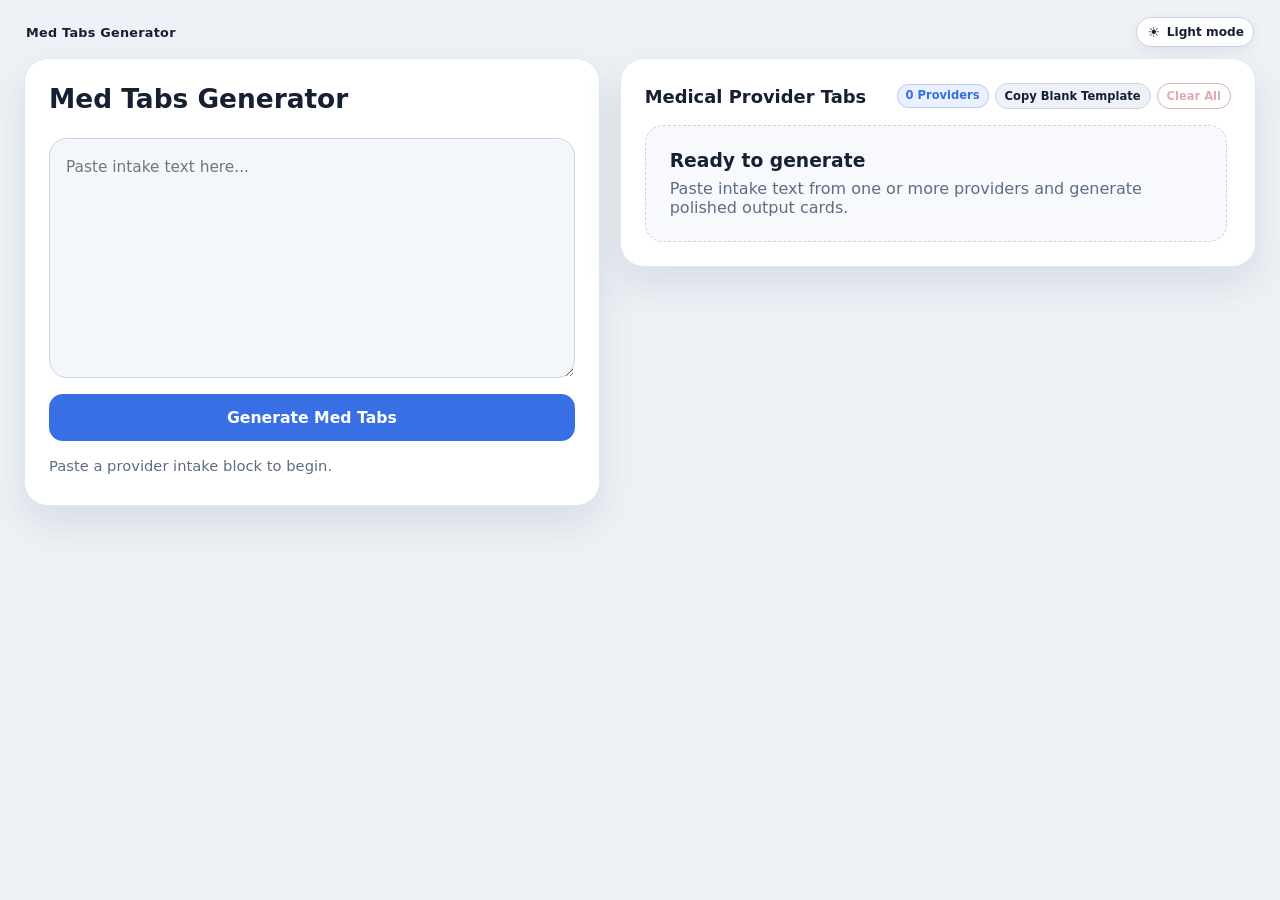
==== index.html @ 94cf275f "added favicon to index.html for browser tab display" ====
<!DOCTYPE html>
<html lang="en">
  <head>
    <meta charset="UTF-8" />
    <meta name="viewport" content="width=device-width, initial-scale=1.0" />
    <link rel="icon" type="image/png" href="assets/icons/favicon.png" />
    <link rel="apple-touch-icon" href="assets/icons/favicon.png" />
    <title>Med Tabs Generator</title>
    <link rel="stylesheet" href="styles.css" />
    <script src="script.js" defer></script>
  </head>
  <body>
    <div class="app-shell">
      <header class="app-header">
        <span class="app-brand">Med Tabs Generator</span>
        <button id="themeToggle" class="theme-toggle" type="button" aria-label="Switch to dark mode" aria-pressed="false">
          <span class="theme-icon theme-icon-sun" aria-hidden="true">☀</span>
          <span class="theme-icon theme-icon-moon" aria-hidden="true">☾</span>
          <span id="themeLabel">Light mode</span>
        </button>
      </header>

      <section class="panel input-panel" aria-labelledby="generator-title">
        <div class="panel-heading">
          <h1 id="generator-title">Med Tabs Generator</h1>
          </p>
        </div>

        <label class="sr-only" for="inputText">Raw intake text</label>
        <textarea id="inputText" placeholder="Paste intake text here..."></textarea>

        <div class="input-actions">
          <button id="generateBtn" class="primary-btn" type="button">Generate Med Tabs</button>
        </div>

        <div id="statusMessage" class="status-message" role="status" aria-live="polite"></div>
      </section>

      <section class="panel output-panel" aria-labelledby="results-title">
        <div class="output-header">
          <div class="output-title">
            <h2 id="results-title">Medical Provider Tabs</h2>
          </div>
          <div class="output-header-actions">
            <div id="validationCounters" class="validation-counters" aria-label="Provider validation summary" aria-live="polite">
              <span id="resultCount" class="counter-pill counter-pill-providers" data-counter-status="all">0 Providers</span>
              <span id="greenCount" class="counter-pill counter-pill-complete" data-counter-status="complete" hidden></span>
              <span id="yellowCount" class="counter-pill counter-pill-warning" data-counter-status="warning" hidden></span>
              <span id="redCount" class="counter-pill counter-pill-critical" data-counter-status="critical" hidden></span>
            </div>
            <button id="copyBlankTemplateBtn" class="blank-template-btn" type="button">Copy Blank Template</button>
            <button id="clearAllBtn" class="clear-btn" type="button" disabled>Clear All</button>
          </div>
        </div>

        <div id="resultsContainer" class="results-stack">
          <div class="empty-state">
            <h3>Ready to generate</h3>
            <p>Paste intake text from one or more providers and generate polished output cards on the right.</p>
          </div>
        </div>
      </section>
    </div>

    <div id="toastContainer" class="toast-container" aria-live="polite" aria-atomic="true"></div>

  </body>
</html>
---- styles.css ----
:root {
  color-scheme: light;
  font-family: Inter, ui-sans-serif, system-ui, -apple-system, BlinkMacSystemFont, "Segoe UI", sans-serif;
  --page-bg: #eef2f7;
  --panel: #ffffff;
  --panel-alt: #f7f9fc;
  --surface-inset: #f3f6fa;
  --line: #cbd5e1;
  --line-subtle: #e2e8f0;
  --text: #152033;
  --text-soft: #5e6d82;
  --output-text: #243147;
  --accent: #386fe5;
  --accent-strong: #275ac7;
  --accent-soft: rgba(56, 111, 229, 0.1);
  --accent-line: rgba(56, 111, 229, 0.28);
  --focus-ring: rgba(56, 111, 229, 0.42);
  --muted-button: #edf2f8;
  --muted-button-hover: #e2eaf5;
  --success-text: #167449;
  --error-text: #b42332;
  --critical: #c73545;
  --critical-bg: #fff4f5;
  --critical-badge: #fde3e6;
  --warning: #9a6700;
  --warning-bg: #fff9e8;
  --warning-badge: #ffedb5;
  --complete: #237a50;
  --complete-badge: #dff4e9;
  --copied-bg: #f0faf5;
  --copied-line: rgba(35, 122, 80, 0.55);
  --shadow: 0 18px 40px rgba(49, 63, 84, 0.12);
}

:root[data-theme="dark"] {
  color-scheme: dark;
  --page-bg: #0b0f17;
  --panel: #121826;
  --panel-alt: #171f2f;
  --surface-inset: #090d14;
  --line: #2a3348;
  --line-subtle: rgba(255, 255, 255, 0.06);
  --text: #f5f7fb;
  --text-soft: #9bacc4;
  --output-text: #e8eefc;
  --accent: #6f9aff;
  --accent-strong: #82a8ff;
  --accent-soft: rgba(91, 140, 255, 0.12);
  --accent-line: rgba(91, 140, 255, 0.28);
  --focus-ring: rgba(111, 154, 255, 0.5);
  --muted-button: rgba(255, 255, 255, 0.07);
  --muted-button-hover: rgba(91, 140, 255, 0.17);
  --success-text: #a8f1cb;
  --error-text: #ffb3b3;
  --critical: #ff7d8b;
  --critical-bg: #25171d;
  --critical-badge: #48232c;
  --warning: #ffd166;
  --warning-bg: #262216;
  --warning-badge: #463a18;
  --complete: #72d7a4;
  --complete-badge: #173b2b;
  --copied-bg: #14261f;
  --copied-line: rgba(114, 215, 164, 0.58);
  --shadow: 0 18px 40px rgba(0, 0, 0, 0.22);
}

* {
  box-sizing: border-box;
}

body {
  margin: 0;
  min-height: 100vh;
  background: var(--page-bg);
  color: var(--text-soft);
  display: flex;
  align-items: flex-start;
  justify-content: center;
  padding: 16px 24px 20px;
  transition: background-color 180ms ease, color 180ms ease;
}

button,
textarea {
  font: inherit;
}

button {
  cursor: pointer;
  border: none;
  transition: transform 160ms ease, background-color 160ms ease, border-color 160ms ease, opacity 160ms ease;
}

button:hover {
  transform: translateY(-1px);
}

button:focus-visible,
textarea:focus-visible {
  outline: 2px solid var(--focus-ring);
  outline-offset: 2px;
}

.app-shell {
  width: min(1360px, 100%);
  display: grid;
  grid-template-columns: minmax(320px, 0.95fr) minmax(420px, 1.05fr);
  grid-template-rows: auto auto;
  column-gap: 20px;
  row-gap: 10px;
  height: auto;
  min-height: 0;
  align-items: start;
}

.app-header {
  grid-column: 1 / -1;
  display: flex;
  align-items: center;
  justify-content: space-between;
  gap: 16px;
  min-height: 32px;
  padding: 0 2px;
}

.app-brand {
  color: var(--text);
  font-size: 0.8rem;
  font-weight: 750;
  letter-spacing: 0.02em;
}

.theme-toggle {
  display: inline-flex;
  align-items: center;
  gap: 5px;
  min-height: 30px;
  padding: 4px 9px;
  border: 1px solid var(--line);
  border-radius: 999px;
  background: var(--panel);
  color: var(--text);
  box-shadow: 0 4px 14px rgba(15, 23, 42, 0.06);
  font-size: 0.76rem;
  font-weight: 650;
}

.theme-toggle:hover {
  background: var(--panel-alt);
}

.theme-icon {
  display: none;
  width: 1rem;
  text-align: center;
  font-size: 0.88rem;
  line-height: 1;
}

:root:not([data-theme="dark"]) .theme-icon-sun,
:root[data-theme="dark"] .theme-icon-moon {
  display: inline-block;
}

.panel {
  background: var(--panel);
  border: 1px solid var(--line-subtle);
  border-radius: 24px;
  box-shadow: var(--shadow);
  padding: 24px;
}

.input-panel {
  display: flex;
  flex-direction: column;
  gap: 16px;
}

.panel-heading {
  display: flex;
  flex-direction: column;
  gap: 8px;
}

.eyebrow {
  margin: 0;
  font-size: 0.78rem;
  font-weight: 700;
  letter-spacing: 0.16em;
  text-transform: uppercase;
  color: var(--accent);
}

h1,
h2,
h3,
p {
  margin: 0;
}

h1 {
  font-size: clamp(1.65rem, 2vw, 2.1rem);
  color: var(--text);
}

h2 {
  font-size: 1.2rem;
  color: var(--text);
}

.panel-copy {
  font-size: 0.96rem;
  line-height: 1.65;
  color: var(--text-soft);
  max-width: 52ch;
}

textarea {
  width: 100%;
  min-height: 240px;
  border: 1px solid var(--line);
  border-radius: 18px;
  padding: 16px;
  font-size: 0.96rem;
  line-height: 1.6;
  resize: vertical;
  background: var(--surface-inset);
  color: var(--text);
}

.input-actions {
  display: flex;
  flex-direction: column;
  gap: 10px;
}

.primary-btn {
  width: 100%;
  padding: 14px 16px;
  border-radius: 14px;
  background: var(--accent);
  color: white;
  font-weight: 700;
  font-size: 0.98rem;
}

.primary-btn:hover {
  background: var(--accent-strong);
}

.primary-btn:disabled {
  opacity: 0.7;
  cursor: wait;
  transform: none;
}

.helper-text {
  font-size: 0.85rem;
  color: var(--text-soft);
}

.status-message {
  min-height: 24px;
  font-size: 0.92rem;
  color: var(--text-soft);
}

.status-message.error {
  color: var(--error-text);
}

.status-message.success {
  color: var(--success-text);
}

.output-panel {
  display: flex;
  flex-direction: column;
  min-height: 0;
}

.output-header {
  display: flex;
  align-items: center;
  justify-content: space-between;
  flex-wrap: nowrap;
  gap: 8px;
  margin-bottom: 16px;
  min-width: 0;
}

.output-title {
  flex: 0 1 auto;
  min-width: 0;
}

.output-title h2 {
  font-size: clamp(0.92rem, 1.4vw, 1.2rem);
  overflow: hidden;
  text-overflow: ellipsis;
  white-space: nowrap;
}

.output-header-actions {
  display: flex;
  align-items: center;
  justify-content: flex-end;
  flex: 0 1 auto;
  gap: 6px;
  min-width: 0;
  overflow-x: auto;
  flex-wrap: nowrap;
  white-space: nowrap;
  scrollbar-width: thin;
}

.validation-counters {
  display: flex;
  align-items: center;
  gap: 5px;
  flex: 0 0 auto;
  flex-wrap: nowrap;
}

.counter-pill {
  display: inline-flex;
  align-items: center;
  padding: 5px 8px;
  border-radius: 999px;
  font-size: 0.72rem;
  font-weight: 700;
  line-height: 1;
  white-space: nowrap;
}

.counter-pill[hidden] {
  display: none;
}

.counter-pill-providers {
  background: var(--accent-soft);
  color: var(--accent);
  border: 1px solid var(--accent-line);
}

.counter-pill-complete {
  background: var(--complete-badge);
  color: var(--complete);
  border: 1px solid var(--complete);
}

.counter-pill-warning {
  background: var(--warning-badge);
  color: var(--warning);
  border: 1px solid var(--warning);
}

.counter-pill-critical {
  background: var(--critical-badge);
  color: var(--critical);
  border: 1px solid var(--critical);
}

.blank-template-btn {
  flex: 0 0 auto;
  padding: 5px 9px;
  border: 1px solid var(--line);
  border-radius: 999px;
  background: var(--muted-button);
  color: var(--text);
  font-size: 0.72rem;
  font-weight: 700;
  white-space: nowrap;
}

.blank-template-btn:hover {
  background: var(--muted-button-hover);
}

.clear-btn {
  flex: 0 0 auto;
  padding: 5px 9px;
  border: 1px solid var(--critical);
  border-radius: 999px;
  background: transparent;
  color: var(--critical);
  font-size: 0.72rem;
  font-weight: 700;
}

.clear-btn:hover:not(:disabled) {
  background: var(--critical-badge);
}

.clear-btn:disabled {
  cursor: default;
  opacity: 0.42;
  transform: none;
}

.results-stack {
  display: flex;
  flex-direction: column;
  flex: 1 1 auto;
  gap: 10px;
  overflow-y: auto;
  padding-right: 4px;
  min-height: 0;
}

.empty-state {
  border: 1px dashed var(--line);
  border-radius: 18px;
  padding: 24px;
  background: var(--panel-alt);
}

.empty-state h3 {
  margin-bottom: 8px;
  color: var(--text);
}

.provider-card {
  border: 1px solid var(--line-subtle);
  border-radius: 12px;
  background: var(--panel-alt);
  padding: 0;
  overflow: hidden;
  transition: border-color 160ms ease, background-color 160ms ease;
}

.provider-card:hover {
  border-color: var(--accent-line);
}

.provider-card.status-critical {
  border-left: 4px solid var(--critical);
  background: var(--critical-bg);
}

.provider-card.status-warning {
  border-left: 4px solid var(--warning);
  background: var(--warning-bg);
}

.provider-card.is-copied {
  background: var(--copied-bg);
  box-shadow: inset 0 0 0 1px var(--copied-line);
}

.provider-card.is-copied:hover {
  box-shadow: inset 0 0 0 2px var(--copied-line);
}

.provider-card.is-copied .provider-name,
.provider-card.is-copied .provider-chevron {
  color: var(--text-soft);
}

.provider-summary {
  display: flex;
  align-items: center;
  gap: 7px;
  min-width: 0;
  padding: 5px 7px 5px 4px;
}

.provider-toggle {
  display: flex;
  align-items: center;
  flex: 1 1 auto;
  gap: 9px;
  min-width: 0;
  padding: 3px 6px;
  border: 0;
  border-radius: 8px;
  background: transparent;
  color: inherit;
  text-align: left;
  user-select: none;
}

.provider-toggle:hover {
  background: var(--accent-soft);
}

.provider-toggle:focus-visible {
  outline: 2px solid var(--focus-ring);
  outline-offset: -2px;
}

.provider-chevron {
  flex: 0 0 auto;
  color: var(--text-soft);
  font-size: 1.1rem;
  line-height: 1;
  transform-origin: center;
  transition: transform 150ms ease;
}

.provider-copied-indicator {
  display: none;
  flex: 0 0 auto;
  align-items: center;
  justify-content: center;
  width: 1.15rem;
  height: 1.15rem;
  border-radius: 999px;
  background: var(--complete-badge);
  color: var(--complete);
  font-size: 0.78rem;
  font-weight: 800;
  line-height: 1;
}

.provider-card.is-copied .provider-copied-indicator {
  display: inline-flex;
}

.provider-toggle[aria-expanded="true"] .provider-chevron {
  transform: rotate(90deg);
}

.provider-name {
  flex: 1 1 auto;
  min-width: 0;
  overflow: hidden;
  color: var(--text);
  font-size: 0.84rem;
  font-weight: 750;
  line-height: 1.25;
  text-overflow: ellipsis;
  white-space: nowrap;
}

.provider-summary .status-badge {
  flex: 0 0 auto;
  margin: 0;
  white-space: nowrap;
}

.row-copy-btn {
  flex: 0 0 auto;
  padding: 5px 9px;
  font-size: 0.72rem;
}

.provider-details {
  padding: 9px 10px 10px 30px;
  border-top: 1px solid var(--line-subtle);
  background: var(--panel-alt);
}

.provider-card.is-copied .provider-details {
  background: var(--copied-bg);
}

.provider-details[hidden] {
  display: none;
}

.provider-details .missing-summary {
  margin: 0 0 8px;
}

.status-badge {
  display: inline-flex;
  align-items: center;
  gap: 5px;
  margin-top: 5px;
  padding: 3px 7px;
  border-radius: 999px;
  font-size: 0.68rem;
  font-weight: 750;
  line-height: 1.2;
}

.status-badge-critical {
  background: var(--critical-badge);
  color: var(--critical);
}

.status-badge-warning {
  background: var(--warning-badge);
  color: var(--warning);
}

.status-badge-complete {
  background: var(--complete-badge);
  color: var(--complete);
}

.missing-summary {
  margin: -2px 0 8px;
  color: var(--text-soft);
  font-size: 0.74rem;
  font-weight: 600;
  line-height: 1.35;
}

.status-critical .missing-summary {
  color: var(--critical);
}

.status-warning .missing-summary {
  color: var(--warning);
}

.ghost-btn {
  padding: 6px 11px;
  border-radius: 999px;
  color: var(--text);
  background: var(--muted-button);
  border: 1px solid var(--line);
  font-size: 0.8rem;
  font-weight: 650;
}

.ghost-btn:hover {
  background: var(--muted-button-hover);
}

.medtab-output {
  font-family: "SFMono-Regular", ui-monospace, Menlo, Consolas, "Liberation Mono", monospace;
  white-space: pre-wrap;
  word-break: break-word;
  line-height: 1.38;
  margin: 0;
  max-height: none;
  overflow: auto;
  padding: 9px 10px;
  border-radius: 10px;
  background: var(--surface-inset);
  color: var(--output-text);
  border: 1px solid var(--line-subtle);
  font-size: 0.78rem;
  scrollbar-gutter: stable;
}

.spinner {
  width: 16px;
  height: 16px;
  border-radius: 50%;
  border: 2px solid rgba(255, 255, 255, 0.28);
  border-top-color: white;
  display: inline-block;
  margin-right: 8px;
  animation: spin 700ms linear infinite;
  vertical-align: middle;
}

@keyframes spin {
  to {
    transform: rotate(360deg);
  }
}

.sr-only {
  position: absolute;
  width: 1px;
  height: 1px;
  padding: 0;
  margin: -1px;
  overflow: hidden;
  clip: rect(0, 0, 0, 0);
  white-space: nowrap;
  border: 0;
}

@media (max-width: 980px) {
  body {
    padding: 16px;
  }

  .app-shell {
    grid-template-columns: 1fr;
    grid-template-rows: auto;
    height: auto;
    min-height: auto;
    row-gap: 16px;
  }

}

.toast-container {
  position: fixed;
  right: 18px;
  bottom: 18px;
  z-index: 1000;
  display: flex;
  flex-direction: column;
  align-items: flex-end;
  gap: 8px;
  max-width: min(360px, calc(100vw - 32px));
  pointer-events: none;
}

.toast {
  width: fit-content;
  max-width: 100%;
  padding: 10px 13px;
  border: 1px solid var(--line);
  border-left-width: 4px;
  border-radius: 10px;
  background: var(--panel);
  color: var(--text);
  box-shadow: var(--shadow);
  font-size: 0.82rem;
  font-weight: 650;
  line-height: 1.3;
  animation: toast-in 180ms ease-out both;
}

.toast-success {
  border-left-color: var(--complete);
}

.toast-warning {
  border-left-color: var(--warning);
  background: var(--warning-bg);
}

.toast-error {
  border-left-color: var(--critical);
  background: var(--critical-bg);
}

.toast.is-leaving {
  animation: toast-out 160ms ease-in both;
}

@keyframes toast-in {
  from {
    opacity: 0;
    transform: translateY(8px) scale(0.98);
  }
}

@keyframes toast-out {
  to {
    opacity: 0;
    transform: translateY(6px) scale(0.98);
  }
}

@media (max-width: 640px) {
  .panel {
    padding: 18px;
  }

  .output-header {
    gap: 4px;
  }

  .output-title h2 {
    font-size: 0.82rem;
  }

  .output-header-actions,
  .validation-counters {
    gap: 4px;
  }

  .counter-pill,
  .blank-template-btn,
  .clear-btn {
    padding: 4px 6px;
    font-size: 0.65rem;
  }

  .ghost-btn {
    white-space: nowrap;
  }

  .provider-summary {
    gap: 4px;
    padding: 4px;
  }

  .provider-toggle {
    gap: 6px;
    padding-inline: 4px;
  }

  .provider-name {
    font-size: 0.78rem;
  }

  .provider-details {
    padding-left: 24px;
  }

  .toast-container {
    right: 12px;
    bottom: 12px;
  }
}
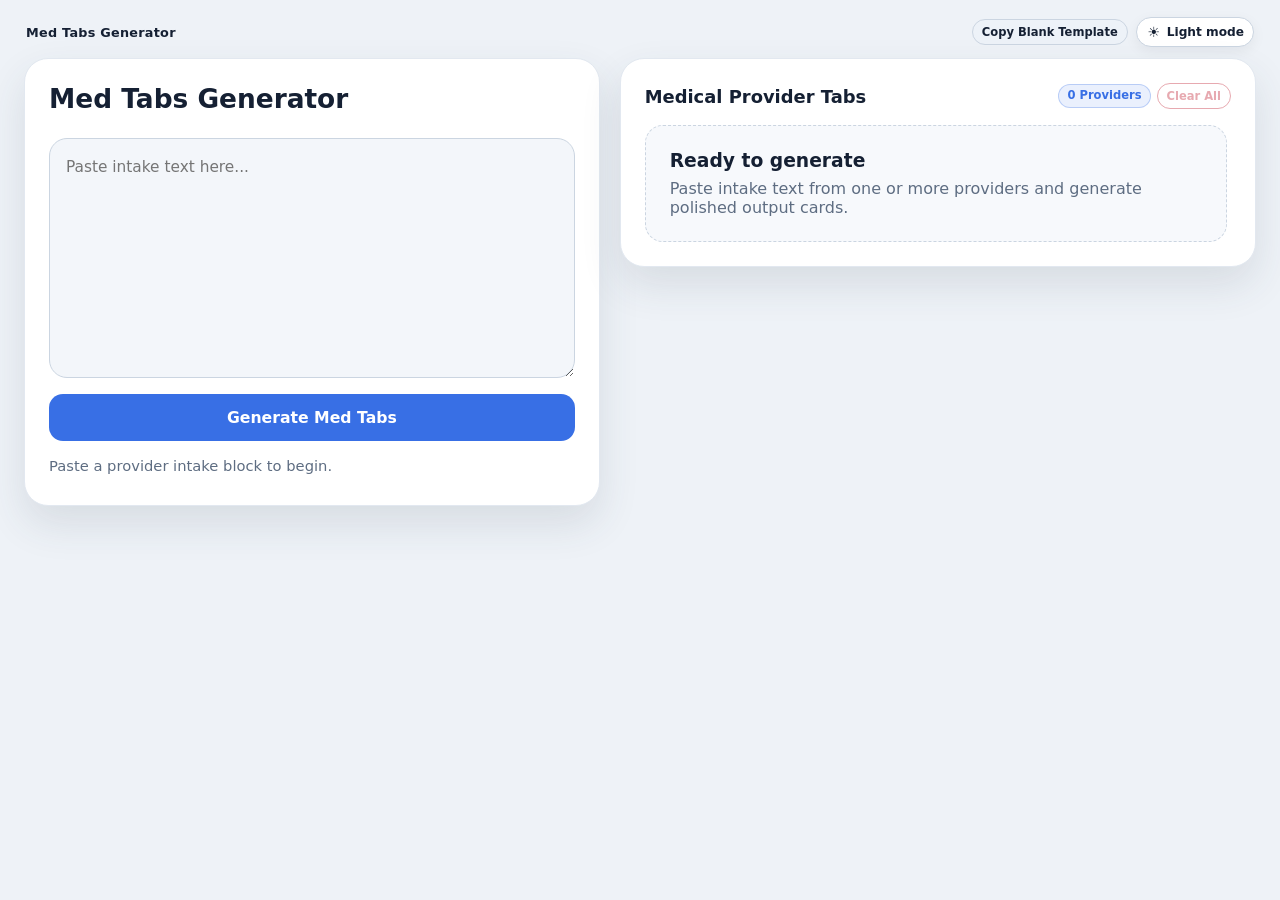
==== commit 6593c833: "fixed purple color coding, moved empty template button" ====
--- a/index.html
+++ b/index.html
@@ -7,17 +7,21 @@
     <link rel="apple-touch-icon" href="assets/icons/favicon.png" />
     <title>Med Tabs Generator</title>
     <link rel="stylesheet" href="styles.css" />
+    <script src="med-tab-parser.js"></script>
     <script src="script.js" defer></script>
   </head>
   <body>
     <div class="app-shell">
       <header class="app-header">
         <span class="app-brand">Med Tabs Generator</span>
-        <button id="themeToggle" class="theme-toggle" type="button" aria-label="Switch to dark mode" aria-pressed="false">
+        <div class="app-header-actions">
+          <button id="copyBlankTemplateBtn" class="blank-template-btn" type="button">Copy Blank Template</button>
+          <button id="themeToggle" class="theme-toggle" type="button" aria-label="Switch to dark mode" aria-pressed="false">
           <span class="theme-icon theme-icon-sun" aria-hidden="true">☀</span>
           <span class="theme-icon theme-icon-moon" aria-hidden="true">☾</span>
           <span id="themeLabel">Light mode</span>
-        </button>
+          </button>
+        </div>
       </header>
 
       <section class="panel input-panel" aria-labelledby="generator-title">
@@ -48,7 +52,6 @@
               <span id="yellowCount" class="counter-pill counter-pill-warning" data-counter-status="warning" hidden></span>
               <span id="redCount" class="counter-pill counter-pill-critical" data-counter-status="critical" hidden></span>
             </div>
-            <button id="copyBlankTemplateBtn" class="blank-template-btn" type="button">Copy Blank Template</button>
             <button id="clearAllBtn" class="clear-btn" type="button" disabled>Clear All</button>
           </div>
         </div>
--- a/styles.css
+++ b/styles.css
@@ -27,6 +27,9 @@
   --warning-badge: #ffedb5;
   --complete: #237a50;
   --complete-badge: #dff4e9;
+  --out-of-state: #7138b5;
+  --out-of-state-bg: #f8f2ff;
+  --out-of-state-badge: #eadcff;
   --copied-bg: #f0faf5;
   --copied-line: rgba(35, 122, 80, 0.55);
   --shadow: 0 18px 40px rgba(49, 63, 84, 0.12);
@@ -60,6 +63,9 @@
   --warning-badge: #463a18;
   --complete: #72d7a4;
   --complete-badge: #173b2b;
+  --out-of-state: #c69aff;
+  --out-of-state-bg: #24182f;
+  --out-of-state-badge: #43275c;
   --copied-bg: #14261f;
   --copied-line: rgba(114, 215, 164, 0.58);
   --shadow: 0 18px 40px rgba(0, 0, 0, 0.22);
@@ -119,9 +125,18 @@
   display: flex;
   align-items: center;
   justify-content: space-between;
+  flex-wrap: wrap;
   gap: 16px;
   min-height: 32px;
   padding: 0 2px;
+}
+
+.app-header-actions {
+  display: flex;
+  align-items: center;
+  justify-content: flex-end;
+  gap: 8px;
+  margin-left: auto;
 }
 
 .app-brand {
@@ -444,6 +459,11 @@
   background: var(--warning-bg);
 }
 
+.provider-card.status-out-of-state {
+  border-left: 4px solid var(--out-of-state);
+  background: var(--out-of-state-bg);
+}
+
 .provider-card.is-copied {
   background: var(--copied-bg);
   box-shadow: inset 0 0 0 1px var(--copied-line);
@@ -591,6 +611,11 @@
   color: var(--complete);
 }
 
+.status-badge-out-of-state {
+  background: var(--out-of-state-badge);
+  color: var(--out-of-state);
+}
+
 .missing-summary {
   margin: -2px 0 8px;
   color: var(--text-soft);
@@ -605,6 +630,10 @@
 
 .status-warning .missing-summary {
   color: var(--warning);
+}
+
+.status-out-of-state .missing-summary {
+  color: var(--out-of-state);
 }
 
 .ghost-btn {
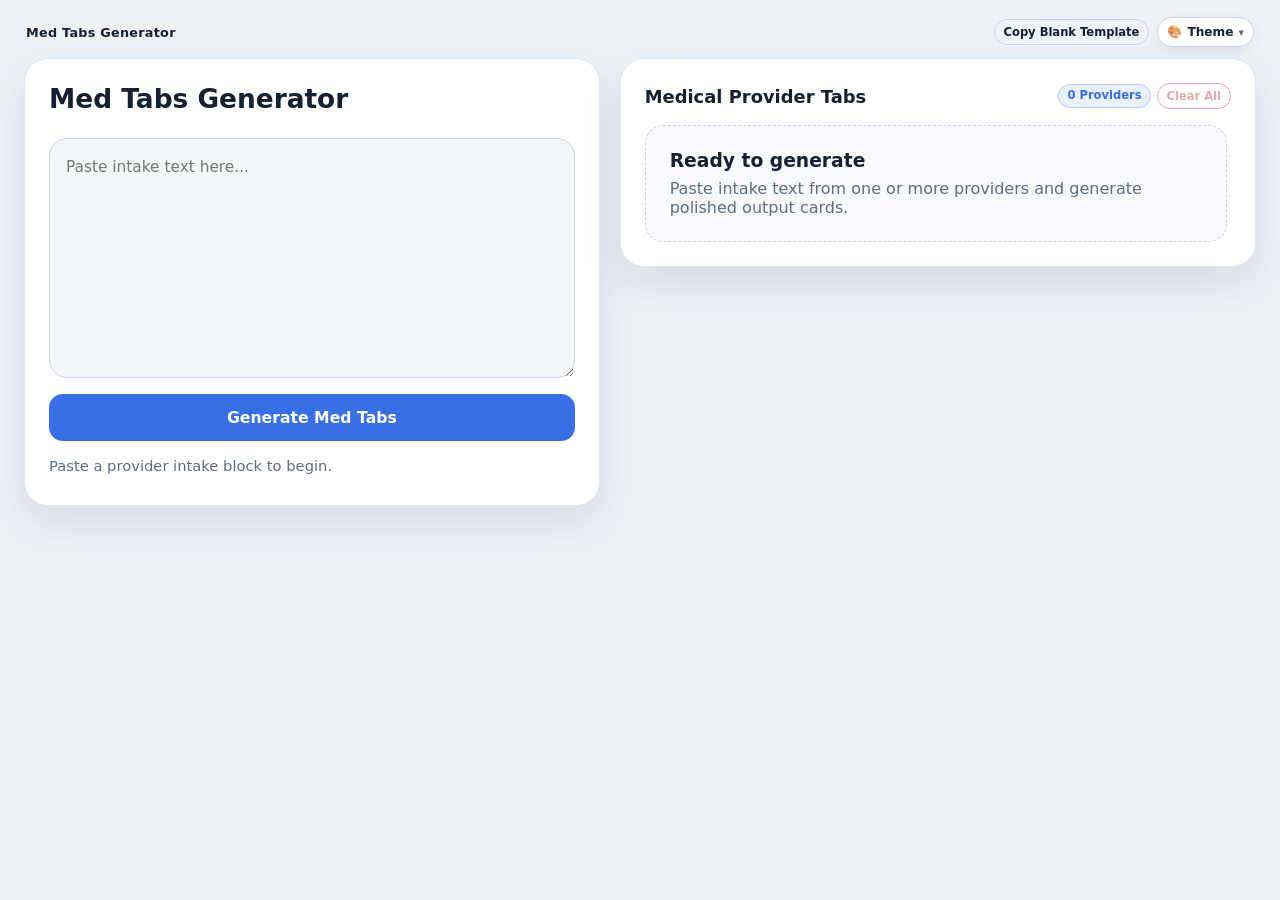
==== commit 572cd716: "added duplicate checking and new color themes" ====
--- a/index.html
+++ b/index.html
@@ -1,5 +1,5 @@
 <!DOCTYPE html>
-<html lang="en">
+<html lang="en" data-theme="light">
   <head>
     <meta charset="UTF-8" />
     <meta name="viewport" content="width=device-width, initial-scale=1.0" />
@@ -16,11 +16,18 @@
         <span class="app-brand">Med Tabs Generator</span>
         <div class="app-header-actions">
           <button id="copyBlankTemplateBtn" class="blank-template-btn" type="button">Copy Blank Template</button>
-          <button id="themeToggle" class="theme-toggle" type="button" aria-label="Switch to dark mode" aria-pressed="false">
-          <span class="theme-icon theme-icon-sun" aria-hidden="true">☀</span>
-          <span class="theme-icon theme-icon-moon" aria-hidden="true">☾</span>
-          <span id="themeLabel">Light mode</span>
-          </button>
+          <div class="theme-picker">
+            <button id="themeToggle" class="theme-toggle" type="button" aria-haspopup="menu" aria-expanded="false" aria-controls="themeMenu">
+              <span aria-hidden="true">🎨</span><span id="themeLabel">Theme</span><span class="theme-menu-chevron" aria-hidden="true">▾</span>
+            </button>
+            <div id="themeMenu" class="theme-menu" role="menu" aria-label="Choose theme" hidden>
+              <button class="theme-option" type="button" role="menuitemradio" aria-checked="false" data-theme-option="light"><span aria-hidden="true">☀️</span><span>Light</span><span class="theme-check" aria-hidden="true">✓</span></button>
+              <button class="theme-option" type="button" role="menuitemradio" aria-checked="false" data-theme-option="dark"><span aria-hidden="true">🌙</span><span>Dark</span><span class="theme-check" aria-hidden="true">✓</span></button>
+              <button class="theme-option" type="button" role="menuitemradio" aria-checked="false" data-theme-option="sepia"><span aria-hidden="true">📜</span><span>Sepia</span><span class="theme-check" aria-hidden="true">✓</span></button>
+              <button class="theme-option" type="button" role="menuitemradio" aria-checked="false" data-theme-option="forest"><span aria-hidden="true">🌲</span><span>Forest</span><span class="theme-check" aria-hidden="true">✓</span></button>
+              <button class="theme-option" type="button" role="menuitemradio" aria-checked="false" data-theme-option="blossom"><span aria-hidden="true">🌸</span><span>Blossom</span><span class="theme-check" aria-hidden="true">✓</span></button>
+            </div>
+          </div>
         </div>
       </header>
 
@@ -51,6 +58,7 @@
               <span id="greenCount" class="counter-pill counter-pill-complete" data-counter-status="complete" hidden></span>
               <span id="yellowCount" class="counter-pill counter-pill-warning" data-counter-status="warning" hidden></span>
               <span id="redCount" class="counter-pill counter-pill-critical" data-counter-status="critical" hidden></span>
+              <span id="duplicateCount" class="counter-pill counter-pill-duplicate" data-counter-status="duplicate" hidden></span>
             </div>
             <button id="clearAllBtn" class="clear-btn" type="button" disabled>Clear All</button>
           </div>
--- a/styles.css
+++ b/styles.css
@@ -71,6 +71,81 @@
   --shadow: 0 18px 40px rgba(0, 0, 0, 0.22);
 }
 
+:root[data-theme="sepia"] {
+  color-scheme: light;
+  --page-bg: #F4EEDF;
+  --panel-bg: #FFF8EB;
+  --surface-bg: #F8EEDC;
+  --text: #3B2F24;
+  --text-muted: #735F4B;
+  --accent: #9A6C35;
+  --accent-soft: #EAD8BD;
+  --border: #D8C4A7;
+  --panel: var(--panel-bg);
+  --panel-alt: var(--surface-bg);
+  --surface-inset: #F1E3CE;
+  --line: var(--border);
+  --line-subtle: #E5D5BC;
+  --text-soft: var(--text-muted);
+  --output-text: #4A392B;
+  --accent-strong: #7E5528;
+  --accent-line: #C8A77E;
+  --focus-ring: rgba(154, 108, 53, 0.46);
+  --muted-button: #F0E2CD;
+  --muted-button-hover: #E6D2B5;
+  --shadow: 0 18px 40px rgba(90, 65, 38, 0.13);
+}
+
+:root[data-theme="forest"] {
+  color-scheme: light;
+  --page-bg: #EDF4EF;
+  --panel-bg: #FFFFFF;
+  --surface-bg: #F4F8F5;
+  --text: #183326;
+  --text-muted: #5B7465;
+  --accent: #3F7D58;
+  --accent-soft: #DDECE2;
+  --border: #C8DDD0;
+  --panel: var(--panel-bg);
+  --panel-alt: var(--surface-bg);
+  --surface-inset: #EAF2EC;
+  --line: var(--border);
+  --line-subtle: #DCE9E0;
+  --text-soft: var(--text-muted);
+  --output-text: #244535;
+  --accent-strong: #326747;
+  --accent-line: #9EC2AA;
+  --focus-ring: rgba(63, 125, 88, 0.46);
+  --muted-button: #E6F0E9;
+  --muted-button-hover: #D7E8DC;
+  --shadow: 0 18px 40px rgba(42, 82, 58, 0.12);
+}
+
+:root[data-theme="blossom"] {
+  color-scheme: light;
+  --page-bg: #FDF4F8;
+  --panel-bg: #FFFFFF;
+  --surface-bg: #FAF1FB;
+  --text: #342238;
+  --text-muted: #7A637D;
+  --accent: #B65FCF;
+  --accent-soft: #F0DDF4;
+  --border: #EBCBEF;
+  --panel: var(--panel-bg);
+  --panel-alt: var(--surface-bg);
+  --surface-inset: #F7EAF8;
+  --line: var(--border);
+  --line-subtle: #F1DDF3;
+  --text-soft: var(--text-muted);
+  --output-text: #49304E;
+  --accent-strong: #9849B0;
+  --accent-line: #D9A9E2;
+  --focus-ring: rgba(182, 95, 207, 0.44);
+  --muted-button: #F5E8F7;
+  --muted-button-hover: #EDD8F1;
+  --shadow: 0 18px 40px rgba(91, 51, 99, 0.11);
+}
+
 * {
   box-sizing: border-box;
 }
@@ -165,17 +240,72 @@
   background: var(--panel-alt);
 }
 
-.theme-icon {
+.theme-picker {
+  position: relative;
+  z-index: 20;
+}
+
+.theme-menu-chevron {
+  color: var(--text-soft);
+  font-size: 0.68rem;
+  transition: transform 150ms ease;
+}
+
+.theme-toggle[aria-expanded="true"] .theme-menu-chevron {
+  transform: rotate(180deg);
+}
+
+.theme-menu {
+  position: absolute;
+  top: calc(100% + 7px);
+  right: 0;
+  width: 164px;
+  padding: 6px;
+  border: 1px solid var(--line);
+  border-radius: 12px;
+  background: var(--panel);
+  box-shadow: var(--shadow);
+}
+
+.theme-menu[hidden] {
   display: none;
-  width: 1rem;
-  text-align: center;
-  font-size: 0.88rem;
-  line-height: 1;
-}
-
-:root:not([data-theme="dark"]) .theme-icon-sun,
-:root[data-theme="dark"] .theme-icon-moon {
-  display: inline-block;
+}
+
+.theme-option {
+  display: grid;
+  grid-template-columns: 1.25rem 1fr 1rem;
+  align-items: center;
+  gap: 7px;
+  width: 100%;
+  padding: 8px 9px;
+  border-radius: 8px;
+  background: transparent;
+  color: var(--text);
+  font-size: 0.78rem;
+  font-weight: 650;
+  text-align: left;
+}
+
+.theme-option:hover,
+.theme-option:focus-visible {
+  background: var(--accent-soft);
+  transform: none;
+}
+
+.theme-option[aria-checked="true"] {
+  color: var(--accent);
+  background: var(--accent-soft);
+}
+
+.theme-check {
+  opacity: 0;
+  color: var(--accent);
+  font-weight: 850;
+  text-align: right;
+}
+
+.theme-option[aria-checked="true"] .theme-check {
+  opacity: 1;
 }
 
 .panel {
@@ -377,6 +507,12 @@
   border: 1px solid var(--critical);
 }
 
+.counter-pill-duplicate {
+  background: var(--accent-soft);
+  color: var(--accent);
+  border: 1px solid var(--accent);
+}
+
 .blank-template-btn {
   flex: 0 0 auto;
   padding: 5px 9px;
@@ -614,6 +750,36 @@
 .status-badge-out-of-state {
   background: var(--out-of-state-badge);
   color: var(--out-of-state);
+}
+
+.status-badge-duplicate {
+  background: var(--accent-soft);
+  color: var(--accent);
+  border: 1px solid var(--accent-line);
+}
+
+.duplicate-reference {
+  flex: 0 0 auto;
+  color: var(--text-soft);
+  font-size: 0.7rem;
+  font-weight: 650;
+  white-space: nowrap;
+}
+
+.duplicate-details {
+  margin: 0 0 10px;
+  color: var(--text-soft);
+  font-size: 0.76rem;
+  line-height: 1.4;
+}
+
+.duplicate-details p {
+  margin: 0 0 3px;
+}
+
+.duplicate-details ul {
+  margin: 0;
+  padding-left: 18px;
 }
 
 .missing-summary {
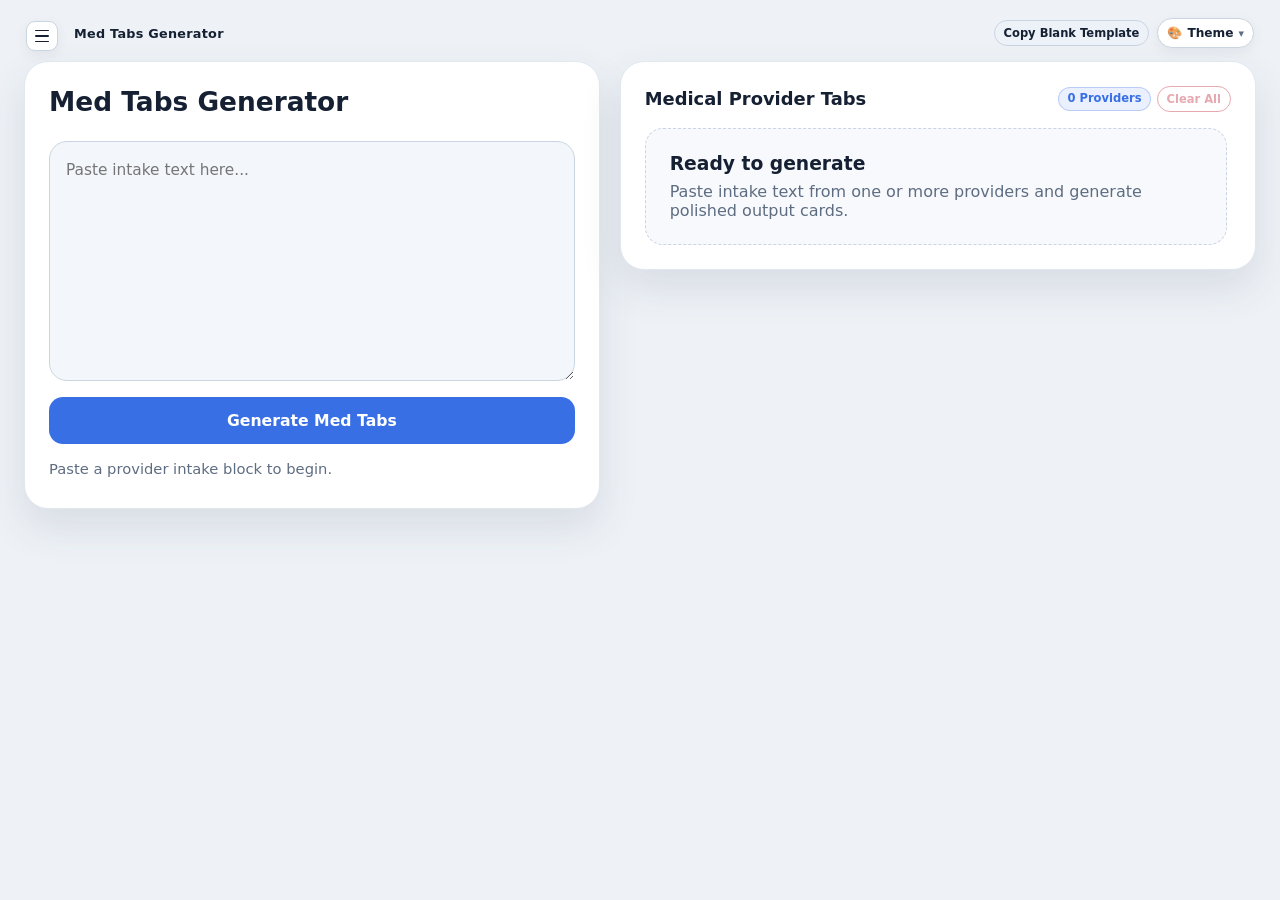
==== commit 0a153e2f: "Added menu and fixed links to other pages" ====
--- a/index.html
+++ b/index.html
@@ -13,6 +13,16 @@
   <body>
     <div class="app-shell">
       <header class="app-header">
+        <div class="app-navigation">
+          <button id="appMenuToggle" class="app-menu-toggle" type="button" aria-label="Open tools menu" aria-haspopup="menu" aria-expanded="false" aria-controls="appMenu">
+            <span aria-hidden="true"></span><span aria-hidden="true"></span><span aria-hidden="true"></span>
+          </button>
+          <nav id="appMenu" class="app-menu" role="menu" aria-label="Packard tools" hidden>
+            <a class="app-menu-item" role="menuitem" href="https://welcome-email-sender.vercel.app/">Welcome Email Sender</a>
+            <a class="app-menu-item" role="menuitem" href="https://cannedremarks.vercel.app/">Remarks Builder</a>
+            <span class="app-menu-item active" role="menuitem" aria-current="page">Med Tabs Generator <span class="app-menu-check" aria-hidden="true">&#10003;</span></span>
+          </nav>
+        </div>
         <span class="app-brand">Med Tabs Generator</span>
         <div class="app-header-actions">
           <button id="copyBlankTemplateBtn" class="blank-template-btn" type="button">Copy Blank Template</button>
--- a/styles.css
+++ b/styles.css
@@ -214,6 +214,83 @@
   margin-left: auto;
 }
 
+.app-navigation {
+  position: relative;
+  z-index: 30;
+}
+
+.app-menu-toggle {
+  width: 32px;
+  height: 30px;
+  display: inline-flex;
+  flex-direction: column;
+  align-items: center;
+  justify-content: center;
+  gap: 4px;
+  padding: 0;
+  border: 1px solid var(--line);
+  border-radius: 9px;
+  background: var(--panel);
+  color: var(--text);
+  box-shadow: 0 4px 14px rgba(15, 23, 42, 0.06);
+}
+
+.app-menu-toggle span {
+  width: 14px;
+  height: 1.5px;
+  border-radius: 999px;
+  background: currentColor;
+  transition: transform 160ms ease, opacity 160ms ease;
+}
+
+.app-menu-toggle:hover {
+  background: var(--panel-alt);
+  transform: translateY(-1px);
+}
+
+.app-menu-toggle[aria-expanded="true"] span:nth-child(1) { transform: translateY(5.5px) rotate(45deg); }
+.app-menu-toggle[aria-expanded="true"] span:nth-child(2) { opacity: 0; }
+.app-menu-toggle[aria-expanded="true"] span:nth-child(3) { transform: translateY(-5.5px) rotate(-45deg); }
+
+.app-menu {
+  position: absolute;
+  top: calc(100% + 7px);
+  left: 0;
+  width: 218px;
+  padding: 6px;
+  border: 1px solid var(--line);
+  border-radius: 12px;
+  background: var(--panel);
+  box-shadow: var(--shadow);
+}
+
+.app-menu[hidden] { display: none; }
+
+.app-menu-item {
+  width: 100%;
+  min-height: 38px;
+  display: flex;
+  align-items: center;
+  justify-content: space-between;
+  gap: 10px;
+  padding: 9px 10px;
+  border-radius: 8px;
+  color: var(--text);
+  font-size: 0.8rem;
+  font-weight: 650;
+  text-decoration: none;
+}
+
+.app-menu-item:hover,
+.app-menu-item:focus-visible,
+.app-menu-item.active {
+  background: var(--accent-soft);
+  color: var(--accent);
+  outline: none;
+}
+
+.app-menu-check { font-weight: 850; }
+
 .app-brand {
   color: var(--text);
   font-size: 0.8rem;
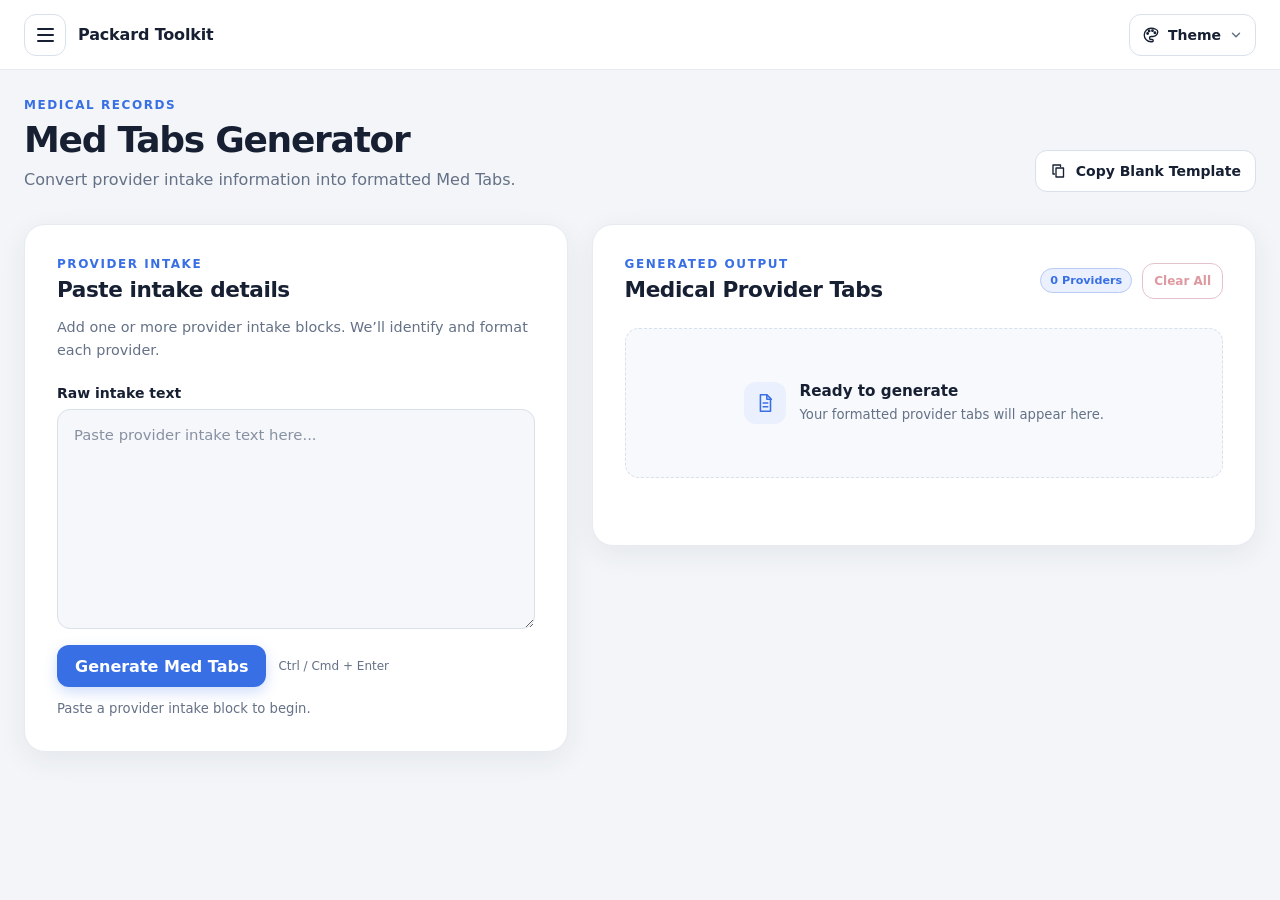
==== commit 906eef2a: "Updated UI and aesthetics" ====
--- a/index.html
+++ b/index.html
@@ -3,87 +3,122 @@
   <head>
     <meta charset="UTF-8" />
     <meta name="viewport" content="width=device-width, initial-scale=1.0" />
+    <meta name="theme-color" content="#f3f5f8" />
     <link rel="icon" type="image/png" href="assets/icons/favicon.png" />
     <link rel="apple-touch-icon" href="assets/icons/favicon.png" />
-    <title>Med Tabs Generator</title>
+    <title>Med Tabs Generator | Packard Toolkit</title>
     <link rel="stylesheet" href="styles.css" />
     <script src="med-tab-parser.js"></script>
     <script src="script.js" defer></script>
   </head>
   <body>
-    <div class="app-shell">
-      <header class="app-header">
+    <header class="app-header">
+      <div class="app-header-inner">
         <div class="app-navigation">
-          <button id="appMenuToggle" class="app-menu-toggle" type="button" aria-label="Open tools menu" aria-haspopup="menu" aria-expanded="false" aria-controls="appMenu">
+          <button id="appMenuToggle" class="app-menu-toggle" type="button" aria-label="Open Packard Toolkit menu" aria-haspopup="dialog" aria-expanded="false" aria-controls="appMenu">
             <span aria-hidden="true"></span><span aria-hidden="true"></span><span aria-hidden="true"></span>
           </button>
-          <nav id="appMenu" class="app-menu" role="menu" aria-label="Packard tools" hidden>
-            <a class="app-menu-item" role="menuitem" href="https://welcome-email-sender.vercel.app/">Welcome Email Sender</a>
-            <a class="app-menu-item" role="menuitem" href="https://cannedremarks.vercel.app/">Remarks Builder</a>
-            <span class="app-menu-item active" role="menuitem" aria-current="page">Med Tabs Generator <span class="app-menu-check" aria-hidden="true">&#10003;</span></span>
-          </nav>
+          <span class="app-brand">Packard Toolkit</span>
         </div>
-        <span class="app-brand">Med Tabs Generator</span>
-        <div class="app-header-actions">
-          <button id="copyBlankTemplateBtn" class="blank-template-btn" type="button">Copy Blank Template</button>
-          <div class="theme-picker">
-            <button id="themeToggle" class="theme-toggle" type="button" aria-haspopup="menu" aria-expanded="false" aria-controls="themeMenu">
-              <span aria-hidden="true">🎨</span><span id="themeLabel">Theme</span><span class="theme-menu-chevron" aria-hidden="true">▾</span>
-            </button>
-            <div id="themeMenu" class="theme-menu" role="menu" aria-label="Choose theme" hidden>
-              <button class="theme-option" type="button" role="menuitemradio" aria-checked="false" data-theme-option="light"><span aria-hidden="true">☀️</span><span>Light</span><span class="theme-check" aria-hidden="true">✓</span></button>
-              <button class="theme-option" type="button" role="menuitemradio" aria-checked="false" data-theme-option="dark"><span aria-hidden="true">🌙</span><span>Dark</span><span class="theme-check" aria-hidden="true">✓</span></button>
-              <button class="theme-option" type="button" role="menuitemradio" aria-checked="false" data-theme-option="sepia"><span aria-hidden="true">📜</span><span>Sepia</span><span class="theme-check" aria-hidden="true">✓</span></button>
-              <button class="theme-option" type="button" role="menuitemradio" aria-checked="false" data-theme-option="forest"><span aria-hidden="true">🌲</span><span>Forest</span><span class="theme-check" aria-hidden="true">✓</span></button>
-              <button class="theme-option" type="button" role="menuitemradio" aria-checked="false" data-theme-option="blossom"><span aria-hidden="true">🌸</span><span>Blossom</span><span class="theme-check" aria-hidden="true">✓</span></button>
+
+        <div class="theme-picker">
+          <button id="themeToggle" class="theme-toggle" type="button" aria-haspopup="menu" aria-expanded="false" aria-controls="themeMenu">
+            <svg class="control-icon" viewBox="0 0 24 24" aria-hidden="true"><path d="M12 3a9 9 0 1 0 0 18h1.5a1.5 1.5 0 0 0 0-3H12a2 2 0 0 1 0-4h2.5A6.5 6.5 0 0 0 21 7.5C21 5 17 3 12 3Z"/><circle cx="7.5" cy="10" r="1"/><circle cx="9.5" cy="6.5" r="1"/><circle cx="14" cy="6.2" r="1"/><circle cx="17.2" cy="9" r="1"/></svg>
+            <span id="themeLabel">Theme</span>
+            <svg class="theme-menu-chevron" viewBox="0 0 16 16" aria-hidden="true"><path d="m4 6 4 4 4-4"/></svg>
+          </button>
+          <div id="themeMenu" class="theme-menu" role="menu" aria-label="Choose theme" hidden>
+            <button class="theme-option" type="button" role="menuitemradio" aria-checked="false" data-theme-option="light"><span class="theme-swatch swatch-light" aria-hidden="true"></span><span>Light</span><span class="theme-check" aria-hidden="true">&#10003;</span></button>
+            <button class="theme-option" type="button" role="menuitemradio" aria-checked="false" data-theme-option="dark"><span class="theme-swatch swatch-dark" aria-hidden="true"></span><span>Dark</span><span class="theme-check" aria-hidden="true">&#10003;</span></button>
+            <button class="theme-option" type="button" role="menuitemradio" aria-checked="false" data-theme-option="sepia"><span class="theme-swatch swatch-sepia" aria-hidden="true"></span><span>Sepia</span><span class="theme-check" aria-hidden="true">&#10003;</span></button>
+            <button class="theme-option" type="button" role="menuitemradio" aria-checked="false" data-theme-option="forest"><span class="theme-swatch swatch-forest" aria-hidden="true"></span><span>Forest</span><span class="theme-check" aria-hidden="true">&#10003;</span></button>
+            <button class="theme-option" type="button" role="menuitemradio" aria-checked="false" data-theme-option="blossom"><span class="theme-swatch swatch-blossom" aria-hidden="true"></span><span>Blossom</span><span class="theme-check" aria-hidden="true">&#10003;</span></button>
+          </div>
+        </div>
+      </div>
+    </header>
+
+    <div id="appMenuBackdrop" class="app-menu-backdrop" hidden></div>
+    <aside id="appMenu" class="app-menu" role="dialog" aria-modal="true" aria-labelledby="toolkit-menu-title" hidden>
+      <div class="app-menu-header">
+        <div>
+          <p class="app-menu-eyebrow">Internal tools</p>
+          <h2 id="toolkit-menu-title">Packard Toolkit</h2>
+        </div>
+        <button id="appMenuClose" class="icon-btn" type="button" aria-label="Close Packard Toolkit menu">
+          <svg viewBox="0 0 24 24" aria-hidden="true"><path d="m6 6 12 12M18 6 6 18"/></svg>
+        </button>
+      </div>
+      <nav id="toolkitNavigation" class="toolkit-navigation" aria-label="Packard Toolkit tools"></nav>
+    </aside>
+
+    <main class="app-shell">
+      <section class="page-intro" aria-labelledby="generator-title">
+        <div class="page-intro-copy">
+          <p class="eyebrow">Medical records</p>
+          <h1 id="generator-title">Med Tabs Generator</h1>
+          <p class="page-subtitle">Convert provider intake information into formatted Med Tabs.</p>
+        </div>
+        <button id="copyBlankTemplateBtn" class="secondary-btn" type="button">
+          <svg class="button-icon" viewBox="0 0 24 24" aria-hidden="true"><path d="M8 8h10v12H8z"/><path d="M6 16H4V4h10v2"/></svg>
+          Copy Blank Template
+        </button>
+      </section>
+
+      <div class="workspace">
+        <section class="panel input-panel" aria-labelledby="input-title">
+          <div class="panel-heading">
+            <div>
+              <p class="section-label">Provider intake</p>
+              <h2 id="input-title">Paste intake details</h2>
+            </div>
+            <p class="panel-copy">Add one or more provider intake blocks. We’ll identify and format each provider.</p>
+          </div>
+
+          <label class="form-label" for="inputText">Raw intake text</label>
+          <textarea id="inputText" placeholder="Paste provider intake text here..." spellcheck="false"></textarea>
+
+          <div class="input-actions">
+            <button id="generateBtn" class="primary-btn" type="button">Generate Med Tabs</button>
+            <span class="keyboard-hint">Ctrl / Cmd + Enter</span>
+          </div>
+
+          <div id="statusMessage" class="status-message" role="status" aria-live="polite">Paste a provider intake block to begin.</div>
+        </section>
+
+        <section class="panel output-panel" aria-labelledby="results-title">
+          <div class="output-header">
+            <div class="output-title">
+              <p class="section-label">Generated output</p>
+              <h2 id="results-title">Medical Provider Tabs</h2>
+            </div>
+            <div class="output-header-actions">
+              <div id="validationCounters" class="validation-counters" aria-label="Provider validation summary" aria-live="polite">
+                <span id="resultCount" class="counter-pill counter-pill-providers" data-counter-status="all">0 Providers</span>
+                <span id="greenCount" class="counter-pill counter-pill-complete" data-counter-status="complete" hidden></span>
+                <span id="yellowCount" class="counter-pill counter-pill-warning" data-counter-status="warning" hidden></span>
+                <span id="redCount" class="counter-pill counter-pill-critical" data-counter-status="critical" hidden></span>
+                <span id="duplicateCount" class="counter-pill counter-pill-duplicate" data-counter-status="duplicate" hidden></span>
+              </div>
+              <button id="clearAllBtn" class="danger-btn" type="button" disabled>Clear All</button>
             </div>
           </div>
-        </div>
-      </header>
 
-      <section class="panel input-panel" aria-labelledby="generator-title">
-        <div class="panel-heading">
-          <h1 id="generator-title">Med Tabs Generator</h1>
-          </p>
-        </div>
-
-        <label class="sr-only" for="inputText">Raw intake text</label>
-        <textarea id="inputText" placeholder="Paste intake text here..."></textarea>
-
-        <div class="input-actions">
-          <button id="generateBtn" class="primary-btn" type="button">Generate Med Tabs</button>
-        </div>
-
-        <div id="statusMessage" class="status-message" role="status" aria-live="polite"></div>
-      </section>
-
-      <section class="panel output-panel" aria-labelledby="results-title">
-        <div class="output-header">
-          <div class="output-title">
-            <h2 id="results-title">Medical Provider Tabs</h2>
+          <div id="resultsContainer" class="results-stack">
+            <div class="empty-state">
+              <div class="empty-state-icon" aria-hidden="true">
+                <svg viewBox="0 0 24 24"><path d="M7 3h7l4 4v14H7z"/><path d="M14 3v5h5M10 12h5M10 16h5"/></svg>
+              </div>
+              <div>
+                <h3>Ready to generate</h3>
+                <p>Your formatted provider tabs will appear here.</p>
+              </div>
+            </div>
           </div>
-          <div class="output-header-actions">
-            <div id="validationCounters" class="validation-counters" aria-label="Provider validation summary" aria-live="polite">
-              <span id="resultCount" class="counter-pill counter-pill-providers" data-counter-status="all">0 Providers</span>
-              <span id="greenCount" class="counter-pill counter-pill-complete" data-counter-status="complete" hidden></span>
-              <span id="yellowCount" class="counter-pill counter-pill-warning" data-counter-status="warning" hidden></span>
-              <span id="redCount" class="counter-pill counter-pill-critical" data-counter-status="critical" hidden></span>
-              <span id="duplicateCount" class="counter-pill counter-pill-duplicate" data-counter-status="duplicate" hidden></span>
-            </div>
-            <button id="clearAllBtn" class="clear-btn" type="button" disabled>Clear All</button>
-          </div>
-        </div>
-
-        <div id="resultsContainer" class="results-stack">
-          <div class="empty-state">
-            <h3>Ready to generate</h3>
-            <p>Paste intake text from one or more providers and generate polished output cards on the right.</p>
-          </div>
-        </div>
-      </section>
-    </div>
+        </section>
+      </div>
+    </main>
 
     <div id="toastContainer" class="toast-container" aria-live="polite" aria-atomic="true"></div>
-
   </body>
 </html>
--- a/styles.css
+++ b/styles.css
@@ -1,74 +1,84 @@
 :root {
   color-scheme: light;
   font-family: Inter, ui-sans-serif, system-ui, -apple-system, BlinkMacSystemFont, "Segoe UI", sans-serif;
-  --page-bg: #eef2f7;
-  --panel: #ffffff;
-  --panel-alt: #f7f9fc;
-  --surface-inset: #f3f6fa;
-  --line: #cbd5e1;
-  --line-subtle: #e2e8f0;
-  --text: #152033;
-  --text-soft: #5e6d82;
-  --output-text: #243147;
+  --page-bg: #f3f5f8;
+  --panel-bg: #ffffff;
+  --surface-bg: #f7f9fc;
+  --text: #172033;
+  --text-muted: #647186;
   --accent: #386fe5;
+  --accent-soft: #eaf0fd;
+  --border: #d8e0ea;
+  --panel: var(--panel-bg);
+  --panel-alt: var(--surface-bg);
+  --surface-inset: #f5f7fa;
+  --line: var(--border);
+  --line-subtle: #e7ebf1;
+  --text-soft: var(--text-muted);
+  --output-text: #27344a;
   --accent-strong: #275ac7;
-  --accent-soft: rgba(56, 111, 229, 0.1);
-  --accent-line: rgba(56, 111, 229, 0.28);
-  --focus-ring: rgba(56, 111, 229, 0.42);
-  --muted-button: #edf2f8;
-  --muted-button-hover: #e2eaf5;
+  --accent-line: #b8caf4;
+  --focus-ring: rgba(56, 111, 229, 0.38);
+  --muted-button: #f4f6f9;
+  --muted-button-hover: #e9eef5;
   --success-text: #167449;
   --error-text: #b42332;
-  --critical: #c73545;
-  --critical-bg: #fff4f5;
-  --critical-badge: #fde3e6;
-  --warning: #9a6700;
-  --warning-bg: #fff9e8;
-  --warning-badge: #ffedb5;
+  --critical: #bd3444;
+  --critical-bg: #fff5f6;
+  --critical-badge: #fde7e9;
+  --warning: #8a5c00;
+  --warning-bg: #fffaeb;
+  --warning-badge: #fff0bd;
   --complete: #237a50;
-  --complete-badge: #dff4e9;
+  --complete-badge: #e1f5eb;
   --out-of-state: #7138b5;
   --out-of-state-bg: #f8f2ff;
   --out-of-state-badge: #eadcff;
   --copied-bg: #f0faf5;
-  --copied-line: rgba(35, 122, 80, 0.55);
-  --shadow: 0 18px 40px rgba(49, 63, 84, 0.12);
+  --copied-line: rgba(35, 122, 80, 0.48);
+  --shadow: 0 8px 28px rgba(38, 51, 74, 0.07);
+  --shadow-menu: 0 18px 48px rgba(21, 32, 51, 0.16);
 }
 
 :root[data-theme="dark"] {
   color-scheme: dark;
-  --page-bg: #0b0f17;
-  --panel: #121826;
-  --panel-alt: #171f2f;
-  --surface-inset: #090d14;
-  --line: #2a3348;
-  --line-subtle: rgba(255, 255, 255, 0.06);
-  --text: #f5f7fb;
-  --text-soft: #9bacc4;
-  --output-text: #e8eefc;
-  --accent: #6f9aff;
-  --accent-strong: #82a8ff;
-  --accent-soft: rgba(91, 140, 255, 0.12);
-  --accent-line: rgba(91, 140, 255, 0.28);
-  --focus-ring: rgba(111, 154, 255, 0.5);
-  --muted-button: rgba(255, 255, 255, 0.07);
-  --muted-button-hover: rgba(91, 140, 255, 0.17);
-  --success-text: #a8f1cb;
-  --error-text: #ffb3b3;
-  --critical: #ff7d8b;
-  --critical-bg: #25171d;
-  --critical-badge: #48232c;
+  --page-bg: #0d121b;
+  --panel-bg: #151c29;
+  --surface-bg: #1a2332;
+  --text: #f4f7fb;
+  --text-muted: #a6b2c4;
+  --accent: #79a0ff;
+  --accent-soft: rgba(121, 160, 255, 0.14);
+  --border: #303b4f;
+  --panel: var(--panel-bg);
+  --panel-alt: var(--surface-bg);
+  --surface-inset: #101722;
+  --line: var(--border);
+  --line-subtle: #273144;
+  --text-soft: var(--text-muted);
+  --output-text: #e7edf9;
+  --accent-strong: #91b1ff;
+  --accent-line: rgba(121, 160, 255, 0.38);
+  --focus-ring: rgba(121, 160, 255, 0.55);
+  --muted-button: #202a3a;
+  --muted-button-hover: #29364a;
+  --success-text: #91e6bb;
+  --error-text: #ffadb7;
+  --critical: #ff8291;
+  --critical-bg: #2a1820;
+  --critical-badge: #4d2530;
   --warning: #ffd166;
-  --warning-bg: #262216;
-  --warning-badge: #463a18;
-  --complete: #72d7a4;
-  --complete-badge: #173b2b;
+  --warning-bg: #292416;
+  --warning-badge: #4a3d18;
+  --complete: #78d9a8;
+  --complete-badge: #173c2b;
   --out-of-state: #c69aff;
-  --out-of-state-bg: #24182f;
+  --out-of-state-bg: #251931;
   --out-of-state-badge: #43275c;
-  --copied-bg: #14261f;
-  --copied-line: rgba(114, 215, 164, 0.58);
-  --shadow: 0 18px 40px rgba(0, 0, 0, 0.22);
+  --copied-bg: #14271f;
+  --copied-line: rgba(120, 217, 168, 0.52);
+  --shadow: 0 8px 28px rgba(0, 0, 0, 0.2);
+  --shadow-menu: 0 22px 54px rgba(0, 0, 0, 0.38);
 }
 
 :root[data-theme="sepia"] {
@@ -93,7 +103,8 @@
   --focus-ring: rgba(154, 108, 53, 0.46);
   --muted-button: #F0E2CD;
   --muted-button-hover: #E6D2B5;
-  --shadow: 0 18px 40px rgba(90, 65, 38, 0.13);
+  --shadow: 0 8px 28px rgba(90, 65, 38, 0.09);
+  --shadow-menu: 0 20px 50px rgba(90, 65, 38, 0.2);
 }
 
 :root[data-theme="forest"] {
@@ -118,7 +129,8 @@
   --focus-ring: rgba(63, 125, 88, 0.46);
   --muted-button: #E6F0E9;
   --muted-button-hover: #D7E8DC;
-  --shadow: 0 18px 40px rgba(42, 82, 58, 0.12);
+  --shadow: 0 8px 28px rgba(42, 82, 58, 0.08);
+  --shadow-menu: 0 20px 50px rgba(42, 82, 58, 0.18);
 }
 
 :root[data-theme="blossom"] {
@@ -143,570 +155,496 @@
   --focus-ring: rgba(182, 95, 207, 0.44);
   --muted-button: #F5E8F7;
   --muted-button-hover: #EDD8F1;
-  --shadow: 0 18px 40px rgba(91, 51, 99, 0.11);
-}
-
-* {
-  box-sizing: border-box;
-}
+  --shadow: 0 8px 28px rgba(91, 51, 99, 0.08);
+  --shadow-menu: 0 20px 50px rgba(91, 51, 99, 0.18);
+}
+
+* { box-sizing: border-box; }
+
+html { min-width: 320px; }
 
 body {
   margin: 0;
   min-height: 100vh;
   background: var(--page-bg);
   color: var(--text-soft);
+  transition: background-color 180ms ease, color 180ms ease;
+}
+
+body.menu-open { overflow: hidden; }
+
+button,
+textarea { font: inherit; }
+
+button {
+  border: 0;
+  cursor: pointer;
+  transition: background-color 160ms ease, border-color 160ms ease, color 160ms ease, box-shadow 160ms ease, transform 160ms ease;
+}
+
+button:active:not(:disabled) { transform: translateY(1px); }
+
+button:focus-visible,
+textarea:focus-visible,
+a:focus-visible {
+  outline: 3px solid var(--focus-ring);
+  outline-offset: 2px;
+}
+
+button:disabled {
+  cursor: not-allowed;
+  opacity: 0.5;
+}
+
+h1, h2, h3, p { margin: 0; }
+
+svg { display: block; }
+
+.app-header {
+  position: sticky;
+  top: 0;
+  z-index: 40;
+  height: 70px;
+  border-bottom: 1px solid var(--line-subtle);
+  background: color-mix(in srgb, var(--panel) 94%, transparent);
+  backdrop-filter: blur(14px);
+}
+
+.app-header-inner {
+  width: min(1400px, calc(100% - 48px));
+  height: 100%;
+  margin: 0 auto;
   display: flex;
-  align-items: flex-start;
+  align-items: center;
+  justify-content: space-between;
+  gap: 16px;
+}
+
+.app-navigation {
+  display: flex;
+  align-items: center;
+  gap: 12px;
+}
+
+.app-menu-toggle,
+.icon-btn {
+  width: 42px;
+  height: 42px;
+  flex: 0 0 auto;
+  display: inline-flex;
+  align-items: center;
   justify-content: center;
-  padding: 16px 24px 20px;
-  transition: background-color 180ms ease, color 180ms ease;
-}
-
-button,
-textarea {
-  font: inherit;
-}
-
-button {
-  cursor: pointer;
-  border: none;
-  transition: transform 160ms ease, background-color 160ms ease, border-color 160ms ease, opacity 160ms ease;
-}
-
-button:hover {
-  transform: translateY(-1px);
-}
-
-button:focus-visible,
-textarea:focus-visible {
-  outline: 2px solid var(--focus-ring);
-  outline-offset: 2px;
-}
-
-.app-shell {
-  width: min(1360px, 100%);
-  display: grid;
-  grid-template-columns: minmax(320px, 0.95fr) minmax(420px, 1.05fr);
-  grid-template-rows: auto auto;
-  column-gap: 20px;
-  row-gap: 10px;
-  height: auto;
-  min-height: 0;
-  align-items: start;
-}
-
-.app-header {
-  grid-column: 1 / -1;
-  display: flex;
-  align-items: center;
-  justify-content: space-between;
-  flex-wrap: wrap;
-  gap: 16px;
-  min-height: 32px;
-  padding: 0 2px;
-}
-
-.app-header-actions {
-  display: flex;
-  align-items: center;
-  justify-content: flex-end;
-  gap: 8px;
-  margin-left: auto;
-}
-
-.app-navigation {
-  position: relative;
-  z-index: 30;
-}
-
-.app-menu-toggle {
-  width: 32px;
-  height: 30px;
-  display: inline-flex;
-  flex-direction: column;
-  align-items: center;
-  justify-content: center;
-  gap: 4px;
-  padding: 0;
-  border: 1px solid var(--line);
-  border-radius: 9px;
-  background: var(--panel);
-  color: var(--text);
-  box-shadow: 0 4px 14px rgba(15, 23, 42, 0.06);
-}
-
-.app-menu-toggle span {
-  width: 14px;
-  height: 1.5px;
-  border-radius: 999px;
-  background: currentColor;
-  transition: transform 160ms ease, opacity 160ms ease;
-}
-
-.app-menu-toggle:hover {
-  background: var(--panel-alt);
-  transform: translateY(-1px);
-}
-
-.app-menu-toggle[aria-expanded="true"] span:nth-child(1) { transform: translateY(5.5px) rotate(45deg); }
-.app-menu-toggle[aria-expanded="true"] span:nth-child(2) { opacity: 0; }
-.app-menu-toggle[aria-expanded="true"] span:nth-child(3) { transform: translateY(-5.5px) rotate(-45deg); }
-
-.app-menu {
-  position: absolute;
-  top: calc(100% + 7px);
-  left: 0;
-  width: 218px;
-  padding: 6px;
   border: 1px solid var(--line);
   border-radius: 12px;
   background: var(--panel);
-  box-shadow: var(--shadow);
-}
-
-.app-menu[hidden] { display: none; }
-
-.app-menu-item {
+  color: var(--text);
+}
+
+.app-menu-toggle {
+  flex-direction: column;
+  gap: 4px;
+}
+
+.app-menu-toggle span {
+  width: 17px;
+  height: 2px;
+  border-radius: 2px;
+  background: currentColor;
+}
+
+.app-menu-toggle:hover,
+.icon-btn:hover { background: var(--panel-alt); border-color: var(--accent-line); }
+
+.app-brand {
+  color: var(--text);
+  font-size: 1rem;
+  font-weight: 750;
+  letter-spacing: -0.01em;
+}
+
+.theme-picker { position: relative; }
+
+.theme-toggle,
+.secondary-btn,
+.primary-btn,
+.danger-btn,
+.ghost-btn {
+  min-height: 42px;
+  border-radius: 12px;
+  font-weight: 700;
+}
+
+.theme-toggle {
+  display: inline-flex;
+  align-items: center;
+  gap: 8px;
+  padding: 8px 12px;
+  border: 1px solid var(--line);
+  background: var(--panel);
+  color: var(--text);
+  font-size: 0.875rem;
+}
+
+.theme-toggle:hover,
+.secondary-btn:hover { background: var(--panel-alt); border-color: var(--accent-line); }
+
+.control-icon,
+.button-icon {
+  width: 18px;
+  height: 18px;
+  fill: none;
+  stroke: currentColor;
+  stroke-width: 1.8;
+  stroke-linecap: round;
+  stroke-linejoin: round;
+}
+
+.theme-menu-chevron {
+  width: 14px;
+  height: 14px;
+  fill: none;
+  stroke: var(--text-soft);
+  stroke-width: 1.7;
+  stroke-linecap: round;
+  stroke-linejoin: round;
+  transition: transform 150ms ease;
+}
+
+.theme-toggle[aria-expanded="true"] .theme-menu-chevron { transform: rotate(180deg); }
+
+.theme-menu {
+  position: absolute;
+  top: calc(100% + 10px);
+  right: 0;
+  z-index: 45;
+  width: 176px;
+  padding: 8px;
+  border: 1px solid var(--line);
+  border-radius: 14px;
+  background: var(--panel);
+  box-shadow: var(--shadow-menu);
+}
+
+.theme-menu[hidden],
+.app-menu[hidden],
+.app-menu-backdrop[hidden] { display: none; }
+
+.theme-option {
   width: 100%;
-  min-height: 38px;
+  min-height: 40px;
+  display: grid;
+  grid-template-columns: 16px 1fr 16px;
+  align-items: center;
+  gap: 10px;
+  padding: 8px 10px;
+  border-radius: 9px;
+  background: transparent;
+  color: var(--text);
+  font-size: 0.875rem;
+  font-weight: 650;
+  text-align: left;
+}
+
+.theme-option:hover,
+.theme-option:focus-visible,
+.theme-option[aria-checked="true"] { background: var(--accent-soft); color: var(--accent); }
+
+.theme-swatch {
+  width: 14px;
+  height: 14px;
+  border: 1px solid rgba(15, 23, 42, 0.18);
+  border-radius: 50%;
+}
+
+.swatch-light { background: #f3f5f8; }
+.swatch-dark { background: #151c29; }
+.swatch-sepia { background: #d9bd91; }
+.swatch-forest { background: #4f8664; }
+.swatch-blossom { background: #c77bda; }
+
+.theme-check { opacity: 0; font-weight: 800; }
+.theme-option[aria-checked="true"] .theme-check { opacity: 1; }
+
+.app-menu-backdrop {
+  position: fixed;
+  inset: 0;
+  z-index: 60;
+  background: rgba(15, 23, 42, 0.4);
+  backdrop-filter: blur(2px);
+  animation: fade-in 160ms ease-out both;
+}
+
+.app-menu {
+  position: fixed;
+  inset: 0 auto 0 0;
+  z-index: 70;
+  width: min(360px, calc(100vw - 40px));
+  padding: 24px 16px;
+  border-right: 1px solid var(--line);
+  background: var(--panel);
+  box-shadow: var(--shadow-menu);
+  color: var(--text);
+  animation: drawer-in 200ms ease-out both;
+}
+
+.app-menu-header {
   display: flex;
   align-items: center;
   justify-content: space-between;
-  gap: 10px;
-  padding: 9px 10px;
-  border-radius: 8px;
-  color: var(--text);
-  font-size: 0.8rem;
+  gap: 16px;
+  padding: 0 8px 24px;
+  border-bottom: 1px solid var(--line-subtle);
+}
+
+.app-menu-header h2 { margin-top: 5px; font-size: 1.25rem; }
+.app-menu-eyebrow { color: var(--accent); font-size: 0.7rem; font-weight: 800; letter-spacing: 0.13em; text-transform: uppercase; }
+.icon-btn svg { width: 20px; height: 20px; fill: none; stroke: currentColor; stroke-width: 1.8; stroke-linecap: round; }
+
+.toolkit-navigation { padding: 20px 4px; }
+
+.toolkit-nav-section + .toolkit-nav-section { margin-top: 28px; }
+
+.toolkit-nav-label {
+  margin: 0 8px 8px;
+  color: var(--text-soft);
+  font-size: 0.7rem;
+  font-weight: 800;
+  letter-spacing: 0.13em;
+  text-transform: uppercase;
+}
+
+.toolkit-nav-item {
+  width: 100%;
+  min-height: 46px;
+  display: flex;
+  align-items: center;
+  justify-content: space-between;
+  gap: 12px;
+  padding: 11px 12px;
+  border-radius: 11px;
+  color: var(--text);
+  font-size: 0.925rem;
   font-weight: 650;
   text-decoration: none;
 }
 
-.app-menu-item:hover,
-.app-menu-item:focus-visible,
-.app-menu-item.active {
+.toolkit-nav-item:hover,
+.toolkit-nav-item:focus-visible { background: var(--panel-alt); }
+.toolkit-nav-item.active { background: var(--accent-soft); color: var(--accent); font-weight: 750; }
+.toolkit-nav-item.disabled { color: var(--text-soft); cursor: not-allowed; opacity: 0.62; }
+.toolkit-nav-item.disabled:hover { background: transparent; }
+.toolkit-nav-status { font-size: 0.7rem; font-weight: 750; }
+
+.app-shell {
+  width: min(1400px, calc(100% - 48px));
+  margin: 0 auto;
+  padding: 28px 0 48px;
+}
+
+.page-intro {
+  display: flex;
+  align-items: flex-end;
+  justify-content: space-between;
+  gap: 24px;
+  margin-bottom: 32px;
+}
+
+.page-intro-copy { min-width: 0; }
+
+.eyebrow,
+.section-label {
+  color: var(--accent);
+  font-size: 0.75rem;
+  font-weight: 800;
+  letter-spacing: 0.13em;
+  text-transform: uppercase;
+}
+
+h1 {
+  margin-top: 8px;
+  color: var(--text);
+  font-size: clamp(2rem, 4vw, 2.25rem);
+  font-weight: 750;
+  letter-spacing: -0.035em;
+  line-height: 1.1;
+}
+
+.page-subtitle { margin-top: 8px; color: var(--text-soft); font-size: 1rem; line-height: 1.55; }
+
+.secondary-btn {
+  display: inline-flex;
+  align-items: center;
+  justify-content: center;
+  gap: 8px;
+  flex: 0 0 auto;
+  padding: 10px 14px;
+  border: 1px solid var(--line);
+  background: var(--panel);
+  color: var(--text);
+  font-size: 0.875rem;
+}
+
+.workspace {
+  display: grid;
+  grid-template-columns: minmax(0, 45fr) minmax(0, 55fr);
+  align-items: start;
+  gap: 24px;
+}
+
+.panel {
+  padding: 32px;
+  border: 1px solid var(--line-subtle);
+  border-radius: 21px;
+  background: var(--panel);
+  box-shadow: var(--shadow);
+}
+
+.input-panel { display: flex; flex-direction: column; }
+
+.panel-heading { margin-bottom: 24px; }
+.panel-heading h2,
+.output-title h2 { margin-top: 6px; color: var(--text); font-size: 1.35rem; letter-spacing: -0.02em; line-height: 1.25; }
+.panel-copy { max-width: 54ch; margin-top: 12px; color: var(--text-soft); font-size: 0.9rem; line-height: 1.55; }
+
+.form-label { margin-bottom: 8px; color: var(--text); font-size: 0.875rem; font-weight: 700; }
+
+textarea {
+  width: 100%;
+  min-height: 220px;
+  padding: 14px 16px;
+  border: 1px solid var(--line);
+  border-radius: 13px;
+  resize: vertical;
+  background: var(--surface-inset);
+  color: var(--text);
+  font-size: 0.925rem;
+  line-height: 1.55;
+  transition: background-color 160ms ease, border-color 160ms ease, box-shadow 160ms ease;
+}
+
+textarea::placeholder { color: color-mix(in srgb, var(--text-soft) 76%, transparent); }
+textarea:hover { border-color: color-mix(in srgb, var(--line) 55%, var(--accent)); }
+textarea:focus-visible { border-color: var(--accent); background: var(--panel); box-shadow: 0 0 0 3px var(--focus-ring); outline: none; }
+
+.input-actions { display: flex; align-items: center; gap: 12px; margin-top: 16px; }
+
+.primary-btn {
+  min-width: 180px;
+  padding: 10px 18px;
+  background: var(--accent);
+  color: #fff;
+  box-shadow: 0 5px 14px color-mix(in srgb, var(--accent) 24%, transparent);
+}
+
+.primary-btn:hover:not(:disabled) { background: var(--accent-strong); box-shadow: 0 7px 18px color-mix(in srgb, var(--accent) 30%, transparent); }
+.primary-btn:disabled { opacity: 0.65; cursor: wait; }
+.keyboard-hint { color: var(--text-soft); font-size: 0.75rem; }
+
+.status-message { min-height: 20px; margin-top: 12px; color: var(--text-soft); font-size: 0.825rem; line-height: 1.45; }
+.status-message.error { color: var(--error-text); }
+.status-message.success { color: var(--success-text); }
+
+.output-panel { min-height: 322px; }
+
+.output-header {
+  display: flex;
+  align-items: center;
+  justify-content: space-between;
+  gap: 16px;
+  margin-bottom: 24px;
+}
+
+.output-title { min-width: 0; }
+
+.output-header-actions { display: flex; align-items: center; justify-content: flex-end; gap: 10px; min-width: 0; }
+.validation-counters { display: flex; align-items: center; justify-content: flex-end; gap: 6px; flex-wrap: wrap; }
+
+.counter-pill,
+.status-badge {
+  display: inline-flex;
+  align-items: center;
+  border-radius: 999px;
+  white-space: nowrap;
+  font-weight: 750;
+  line-height: 1;
+}
+
+.counter-pill { padding: 6px 9px; border: 1px solid transparent; font-size: 0.7rem; }
+.counter-pill[hidden] { display: none; }
+.counter-pill-providers { border-color: var(--accent-line); background: var(--accent-soft); color: var(--accent); }
+.counter-pill-complete { border-color: color-mix(in srgb, var(--complete) 48%, transparent); background: var(--complete-badge); color: var(--complete); }
+.counter-pill-warning { border-color: color-mix(in srgb, var(--warning) 48%, transparent); background: var(--warning-badge); color: var(--warning); }
+.counter-pill-critical { border-color: color-mix(in srgb, var(--critical) 48%, transparent); background: var(--critical-badge); color: var(--critical); }
+.counter-pill-duplicate { border-color: var(--accent-line); background: var(--accent-soft); color: var(--accent); }
+
+.danger-btn {
+  flex: 0 0 auto;
+  min-height: 36px;
+  padding: 8px 11px;
+  border: 1px solid color-mix(in srgb, var(--critical) 52%, var(--line));
+  background: transparent;
+  color: var(--critical);
+  font-size: 0.75rem;
+}
+
+.danger-btn:hover:not(:disabled) { background: var(--critical-badge); }
+
+.results-stack { display: flex; flex-direction: column; gap: 10px; min-width: 0; }
+
+.empty-state {
+  min-height: 150px;
+  display: flex;
+  align-items: center;
+  justify-content: center;
+  gap: 14px;
+  padding: 24px;
+  border: 1px dashed var(--line);
+  border-radius: 14px;
+  background: var(--panel-alt);
+  text-align: left;
+}
+
+.empty-state-icon {
+  width: 42px;
+  height: 42px;
+  flex: 0 0 auto;
+  display: grid;
+  place-items: center;
+  border-radius: 12px;
   background: var(--accent-soft);
   color: var(--accent);
-  outline: none;
-}
-
-.app-menu-check { font-weight: 850; }
-
-.app-brand {
-  color: var(--text);
-  font-size: 0.8rem;
-  font-weight: 750;
-  letter-spacing: 0.02em;
-}
-
-.theme-toggle {
-  display: inline-flex;
-  align-items: center;
-  gap: 5px;
-  min-height: 30px;
-  padding: 4px 9px;
-  border: 1px solid var(--line);
-  border-radius: 999px;
-  background: var(--panel);
-  color: var(--text);
-  box-shadow: 0 4px 14px rgba(15, 23, 42, 0.06);
-  font-size: 0.76rem;
-  font-weight: 650;
-}
-
-.theme-toggle:hover {
+}
+
+.empty-state-icon svg { width: 22px; height: 22px; fill: none; stroke: currentColor; stroke-width: 1.7; stroke-linecap: round; stroke-linejoin: round; }
+.empty-state h3 { margin-bottom: 5px; color: var(--text); font-size: 0.95rem; }
+.empty-state p { max-width: 42ch; color: var(--text-soft); font-size: 0.825rem; line-height: 1.45; }
+
+.provider-card {
+  overflow: hidden;
+  border: 1px solid var(--line-subtle);
+  border-radius: 13px;
   background: var(--panel-alt);
-}
-
-.theme-picker {
-  position: relative;
-  z-index: 20;
-}
-
-.theme-menu-chevron {
-  color: var(--text-soft);
-  font-size: 0.68rem;
-  transition: transform 150ms ease;
-}
-
-.theme-toggle[aria-expanded="true"] .theme-menu-chevron {
-  transform: rotate(180deg);
-}
-
-.theme-menu {
-  position: absolute;
-  top: calc(100% + 7px);
-  right: 0;
-  width: 164px;
-  padding: 6px;
-  border: 1px solid var(--line);
-  border-radius: 12px;
-  background: var(--panel);
-  box-shadow: var(--shadow);
-}
-
-.theme-menu[hidden] {
-  display: none;
-}
-
-.theme-option {
-  display: grid;
-  grid-template-columns: 1.25rem 1fr 1rem;
-  align-items: center;
-  gap: 7px;
-  width: 100%;
-  padding: 8px 9px;
-  border-radius: 8px;
-  background: transparent;
-  color: var(--text);
-  font-size: 0.78rem;
-  font-weight: 650;
-  text-align: left;
-}
-
-.theme-option:hover,
-.theme-option:focus-visible {
-  background: var(--accent-soft);
-  transform: none;
-}
-
-.theme-option[aria-checked="true"] {
-  color: var(--accent);
-  background: var(--accent-soft);
-}
-
-.theme-check {
-  opacity: 0;
-  color: var(--accent);
-  font-weight: 850;
-  text-align: right;
-}
-
-.theme-option[aria-checked="true"] .theme-check {
-  opacity: 1;
-}
-
-.panel {
-  background: var(--panel);
-  border: 1px solid var(--line-subtle);
-  border-radius: 24px;
-  box-shadow: var(--shadow);
-  padding: 24px;
-}
-
-.input-panel {
-  display: flex;
-  flex-direction: column;
-  gap: 16px;
-}
-
-.panel-heading {
-  display: flex;
-  flex-direction: column;
-  gap: 8px;
-}
-
-.eyebrow {
-  margin: 0;
-  font-size: 0.78rem;
-  font-weight: 700;
-  letter-spacing: 0.16em;
-  text-transform: uppercase;
-  color: var(--accent);
-}
-
-h1,
-h2,
-h3,
-p {
-  margin: 0;
-}
-
-h1 {
-  font-size: clamp(1.65rem, 2vw, 2.1rem);
-  color: var(--text);
-}
-
-h2 {
-  font-size: 1.2rem;
-  color: var(--text);
-}
-
-.panel-copy {
-  font-size: 0.96rem;
-  line-height: 1.65;
-  color: var(--text-soft);
-  max-width: 52ch;
-}
-
-textarea {
-  width: 100%;
-  min-height: 240px;
-  border: 1px solid var(--line);
-  border-radius: 18px;
-  padding: 16px;
-  font-size: 0.96rem;
-  line-height: 1.6;
-  resize: vertical;
-  background: var(--surface-inset);
-  color: var(--text);
-}
-
-.input-actions {
-  display: flex;
-  flex-direction: column;
-  gap: 10px;
-}
-
-.primary-btn {
-  width: 100%;
-  padding: 14px 16px;
-  border-radius: 14px;
-  background: var(--accent);
-  color: white;
-  font-weight: 700;
-  font-size: 0.98rem;
-}
-
-.primary-btn:hover {
-  background: var(--accent-strong);
-}
-
-.primary-btn:disabled {
-  opacity: 0.7;
-  cursor: wait;
-  transform: none;
-}
-
-.helper-text {
-  font-size: 0.85rem;
-  color: var(--text-soft);
-}
-
-.status-message {
-  min-height: 24px;
-  font-size: 0.92rem;
-  color: var(--text-soft);
-}
-
-.status-message.error {
-  color: var(--error-text);
-}
-
-.status-message.success {
-  color: var(--success-text);
-}
-
-.output-panel {
-  display: flex;
-  flex-direction: column;
-  min-height: 0;
-}
-
-.output-header {
-  display: flex;
-  align-items: center;
-  justify-content: space-between;
-  flex-wrap: nowrap;
-  gap: 8px;
-  margin-bottom: 16px;
-  min-width: 0;
-}
-
-.output-title {
-  flex: 0 1 auto;
-  min-width: 0;
-}
-
-.output-title h2 {
-  font-size: clamp(0.92rem, 1.4vw, 1.2rem);
-  overflow: hidden;
-  text-overflow: ellipsis;
-  white-space: nowrap;
-}
-
-.output-header-actions {
-  display: flex;
-  align-items: center;
-  justify-content: flex-end;
-  flex: 0 1 auto;
-  gap: 6px;
-  min-width: 0;
-  overflow-x: auto;
-  flex-wrap: nowrap;
-  white-space: nowrap;
-  scrollbar-width: thin;
-}
-
-.validation-counters {
-  display: flex;
-  align-items: center;
-  gap: 5px;
-  flex: 0 0 auto;
-  flex-wrap: nowrap;
-}
-
-.counter-pill {
-  display: inline-flex;
-  align-items: center;
-  padding: 5px 8px;
-  border-radius: 999px;
-  font-size: 0.72rem;
-  font-weight: 700;
-  line-height: 1;
-  white-space: nowrap;
-}
-
-.counter-pill[hidden] {
-  display: none;
-}
-
-.counter-pill-providers {
-  background: var(--accent-soft);
-  color: var(--accent);
-  border: 1px solid var(--accent-line);
-}
-
-.counter-pill-complete {
-  background: var(--complete-badge);
-  color: var(--complete);
-  border: 1px solid var(--complete);
-}
-
-.counter-pill-warning {
-  background: var(--warning-badge);
-  color: var(--warning);
-  border: 1px solid var(--warning);
-}
-
-.counter-pill-critical {
-  background: var(--critical-badge);
-  color: var(--critical);
-  border: 1px solid var(--critical);
-}
-
-.counter-pill-duplicate {
-  background: var(--accent-soft);
-  color: var(--accent);
-  border: 1px solid var(--accent);
-}
-
-.blank-template-btn {
-  flex: 0 0 auto;
-  padding: 5px 9px;
-  border: 1px solid var(--line);
-  border-radius: 999px;
-  background: var(--muted-button);
-  color: var(--text);
-  font-size: 0.72rem;
-  font-weight: 700;
-  white-space: nowrap;
-}
-
-.blank-template-btn:hover {
-  background: var(--muted-button-hover);
-}
-
-.clear-btn {
-  flex: 0 0 auto;
-  padding: 5px 9px;
-  border: 1px solid var(--critical);
-  border-radius: 999px;
-  background: transparent;
-  color: var(--critical);
-  font-size: 0.72rem;
-  font-weight: 700;
-}
-
-.clear-btn:hover:not(:disabled) {
-  background: var(--critical-badge);
-}
-
-.clear-btn:disabled {
-  cursor: default;
-  opacity: 0.42;
-  transform: none;
-}
-
-.results-stack {
-  display: flex;
-  flex-direction: column;
-  flex: 1 1 auto;
-  gap: 10px;
-  overflow-y: auto;
-  padding-right: 4px;
-  min-height: 0;
-}
-
-.empty-state {
-  border: 1px dashed var(--line);
-  border-radius: 18px;
-  padding: 24px;
-  background: var(--panel-alt);
-}
-
-.empty-state h3 {
-  margin-bottom: 8px;
-  color: var(--text);
-}
-
-.provider-card {
-  border: 1px solid var(--line-subtle);
-  border-radius: 12px;
-  background: var(--panel-alt);
-  padding: 0;
-  overflow: hidden;
-  transition: border-color 160ms ease, background-color 160ms ease;
-}
-
-.provider-card:hover {
-  border-color: var(--accent-line);
-}
-
-.provider-card.status-critical {
-  border-left: 4px solid var(--critical);
-  background: var(--critical-bg);
-}
-
-.provider-card.status-warning {
-  border-left: 4px solid var(--warning);
-  background: var(--warning-bg);
-}
-
-.provider-card.status-out-of-state {
-  border-left: 4px solid var(--out-of-state);
-  background: var(--out-of-state-bg);
-}
-
-.provider-card.is-copied {
-  background: var(--copied-bg);
-  box-shadow: inset 0 0 0 1px var(--copied-line);
-}
-
-.provider-card.is-copied:hover {
-  box-shadow: inset 0 0 0 2px var(--copied-line);
-}
-
+  transition: border-color 160ms ease, background-color 160ms ease, box-shadow 160ms ease;
+}
+
+.provider-card:hover { border-color: var(--accent-line); }
+.provider-card.status-critical { border-left: 4px solid var(--critical); background: var(--critical-bg); }
+.provider-card.status-warning { border-left: 4px solid var(--warning); background: var(--warning-bg); }
+.provider-card.status-out-of-state { border-left: 4px solid var(--out-of-state); background: var(--out-of-state-bg); }
+.provider-card.is-copied { background: var(--copied-bg); box-shadow: inset 0 0 0 1px var(--copied-line); }
+.provider-card.is-copied:hover { box-shadow: inset 0 0 0 2px var(--copied-line); }
 .provider-card.is-copied .provider-name,
-.provider-card.is-copied .provider-chevron {
-  color: var(--text-soft);
-}
-
-.provider-summary {
-  display: flex;
-  align-items: center;
-  gap: 7px;
-  min-width: 0;
-  padding: 5px 7px 5px 4px;
-}
+.provider-card.is-copied .provider-chevron { color: var(--text-soft); }
+
+.provider-summary { display: flex; align-items: center; gap: 8px; min-width: 0; padding: 7px 8px 7px 5px; }
 
 .provider-toggle {
   display: flex;
   align-items: center;
   flex: 1 1 auto;
-  gap: 9px;
+  gap: 8px;
   min-width: 0;
-  padding: 3px 6px;
-  border: 0;
+  padding: 5px 7px;
   border-radius: 8px;
   background: transparent;
   color: inherit;
@@ -714,357 +652,142 @@
   user-select: none;
 }
 
-.provider-toggle:hover {
-  background: var(--accent-soft);
-}
-
-.provider-toggle:focus-visible {
-  outline: 2px solid var(--focus-ring);
-  outline-offset: -2px;
-}
-
-.provider-chevron {
-  flex: 0 0 auto;
-  color: var(--text-soft);
-  font-size: 1.1rem;
-  line-height: 1;
-  transform-origin: center;
-  transition: transform 150ms ease;
-}
+.provider-toggle:hover { background: var(--accent-soft); }
+.provider-toggle:focus-visible { outline: 2px solid var(--focus-ring); outline-offset: -1px; }
+
+.provider-chevron { flex: 0 0 auto; color: var(--text-soft); font-size: 1.15rem; line-height: 1; transition: transform 150ms ease; }
+.provider-toggle[aria-expanded="true"] .provider-chevron { transform: rotate(90deg); }
 
 .provider-copied-indicator {
   display: none;
   flex: 0 0 auto;
   align-items: center;
   justify-content: center;
-  width: 1.15rem;
-  height: 1.15rem;
-  border-radius: 999px;
+  width: 18px;
+  height: 18px;
+  border-radius: 50%;
   background: var(--complete-badge);
   color: var(--complete);
-  font-size: 0.78rem;
+  font-size: 0.72rem;
   font-weight: 800;
-  line-height: 1;
-}
-
-.provider-card.is-copied .provider-copied-indicator {
-  display: inline-flex;
-}
-
-.provider-toggle[aria-expanded="true"] .provider-chevron {
-  transform: rotate(90deg);
-}
-
-.provider-name {
-  flex: 1 1 auto;
-  min-width: 0;
-  overflow: hidden;
-  color: var(--text);
-  font-size: 0.84rem;
-  font-weight: 750;
-  line-height: 1.25;
-  text-overflow: ellipsis;
-  white-space: nowrap;
-}
-
-.provider-summary .status-badge {
-  flex: 0 0 auto;
+}
+
+.provider-card.is-copied .provider-copied-indicator { display: inline-flex; }
+
+.provider-name { flex: 1 1 auto; min-width: 0; overflow: hidden; color: var(--text); font-size: 0.825rem; font-weight: 750; line-height: 1.25; text-overflow: ellipsis; white-space: nowrap; }
+.provider-summary .status-badge { flex: 0 0 auto; margin: 0; }
+
+.ghost-btn {
+  min-height: 32px;
+  padding: 6px 10px;
+  border: 1px solid var(--line);
+  background: var(--muted-button);
+  color: var(--text);
+  font-size: 0.75rem;
+}
+
+.ghost-btn:hover { background: var(--muted-button-hover); border-color: var(--accent-line); }
+.row-copy-btn { flex: 0 0 auto; }
+
+.provider-details { padding: 12px 14px 14px 32px; border-top: 1px solid var(--line-subtle); background: var(--panel-alt); }
+.provider-card.is-copied .provider-details { background: var(--copied-bg); }
+.provider-details[hidden] { display: none; }
+.provider-details .missing-summary { margin: 0 0 9px; }
+
+.status-badge { gap: 4px; margin-top: 5px; padding: 4px 7px; font-size: 0.65rem; }
+.status-badge-critical { background: var(--critical-badge); color: var(--critical); }
+.status-badge-warning { background: var(--warning-badge); color: var(--warning); }
+.status-badge-complete { background: var(--complete-badge); color: var(--complete); }
+.status-badge-out-of-state { background: var(--out-of-state-badge); color: var(--out-of-state); }
+.status-badge-duplicate { border: 1px solid var(--accent-line); background: var(--accent-soft); color: var(--accent); }
+
+.duplicate-reference { flex: 0 0 auto; color: var(--text-soft); font-size: 0.68rem; font-weight: 650; white-space: nowrap; }
+.duplicate-details { margin: 0 0 10px; color: var(--text-soft); font-size: 0.75rem; line-height: 1.45; }
+.duplicate-details p { margin: 0 0 3px; }
+.duplicate-details ul { margin: 0; padding-left: 18px; }
+
+.missing-summary { margin: -2px 0 8px; color: var(--text-soft); font-size: 0.74rem; font-weight: 600; line-height: 1.4; }
+.status-critical .missing-summary { color: var(--critical); }
+.status-warning .missing-summary { color: var(--warning); }
+.status-out-of-state .missing-summary { color: var(--out-of-state); }
+
+.medtab-output {
+  max-height: none;
   margin: 0;
-  white-space: nowrap;
-}
-
-.row-copy-btn {
-  flex: 0 0 auto;
-  padding: 5px 9px;
-  font-size: 0.72rem;
-}
-
-.provider-details {
-  padding: 9px 10px 10px 30px;
-  border-top: 1px solid var(--line-subtle);
-  background: var(--panel-alt);
-}
-
-.provider-card.is-copied .provider-details {
-  background: var(--copied-bg);
-}
-
-.provider-details[hidden] {
-  display: none;
-}
-
-.provider-details .missing-summary {
-  margin: 0 0 8px;
-}
-
-.status-badge {
-  display: inline-flex;
-  align-items: center;
-  gap: 5px;
-  margin-top: 5px;
-  padding: 3px 7px;
-  border-radius: 999px;
-  font-size: 0.68rem;
-  font-weight: 750;
-  line-height: 1.2;
-}
-
-.status-badge-critical {
-  background: var(--critical-badge);
-  color: var(--critical);
-}
-
-.status-badge-warning {
-  background: var(--warning-badge);
-  color: var(--warning);
-}
-
-.status-badge-complete {
-  background: var(--complete-badge);
-  color: var(--complete);
-}
-
-.status-badge-out-of-state {
-  background: var(--out-of-state-badge);
-  color: var(--out-of-state);
-}
-
-.status-badge-duplicate {
-  background: var(--accent-soft);
-  color: var(--accent);
-  border: 1px solid var(--accent-line);
-}
-
-.duplicate-reference {
-  flex: 0 0 auto;
-  color: var(--text-soft);
-  font-size: 0.7rem;
-  font-weight: 650;
-  white-space: nowrap;
-}
-
-.duplicate-details {
-  margin: 0 0 10px;
-  color: var(--text-soft);
-  font-size: 0.76rem;
-  line-height: 1.4;
-}
-
-.duplicate-details p {
-  margin: 0 0 3px;
-}
-
-.duplicate-details ul {
-  margin: 0;
-  padding-left: 18px;
-}
-
-.missing-summary {
-  margin: -2px 0 8px;
-  color: var(--text-soft);
-  font-size: 0.74rem;
-  font-weight: 600;
-  line-height: 1.35;
-}
-
-.status-critical .missing-summary {
-  color: var(--critical);
-}
-
-.status-warning .missing-summary {
-  color: var(--warning);
-}
-
-.status-out-of-state .missing-summary {
-  color: var(--out-of-state);
-}
-
-.ghost-btn {
-  padding: 6px 11px;
-  border-radius: 999px;
-  color: var(--text);
-  background: var(--muted-button);
-  border: 1px solid var(--line);
-  font-size: 0.8rem;
-  font-weight: 650;
-}
-
-.ghost-btn:hover {
-  background: var(--muted-button-hover);
-}
-
-.medtab-output {
-  font-family: "SFMono-Regular", ui-monospace, Menlo, Consolas, "Liberation Mono", monospace;
-  white-space: pre-wrap;
-  word-break: break-word;
-  line-height: 1.38;
-  margin: 0;
-  max-height: none;
   overflow: auto;
-  padding: 9px 10px;
+  padding: 12px;
+  border: 1px solid var(--line-subtle);
   border-radius: 10px;
   background: var(--surface-inset);
   color: var(--output-text);
-  border: 1px solid var(--line-subtle);
+  font-family: "SFMono-Regular", ui-monospace, Menlo, Consolas, "Liberation Mono", monospace;
   font-size: 0.78rem;
+  line-height: 1.42;
+  overflow-wrap: anywhere;
+  white-space: pre-wrap;
   scrollbar-gutter: stable;
 }
 
-.spinner {
-  width: 16px;
-  height: 16px;
-  border-radius: 50%;
-  border: 2px solid rgba(255, 255, 255, 0.28);
-  border-top-color: white;
-  display: inline-block;
-  margin-right: 8px;
-  animation: spin 700ms linear infinite;
-  vertical-align: middle;
-}
-
-@keyframes spin {
-  to {
-    transform: rotate(360deg);
-  }
-}
-
-.sr-only {
-  position: absolute;
-  width: 1px;
-  height: 1px;
-  padding: 0;
-  margin: -1px;
-  overflow: hidden;
-  clip: rect(0, 0, 0, 0);
-  white-space: nowrap;
-  border: 0;
-}
-
-@media (max-width: 980px) {
-  body {
-    padding: 16px;
-  }
-
-  .app-shell {
-    grid-template-columns: 1fr;
-    grid-template-rows: auto;
-    height: auto;
-    min-height: auto;
-    row-gap: 16px;
-  }
-
-}
-
-.toast-container {
-  position: fixed;
-  right: 18px;
-  bottom: 18px;
-  z-index: 1000;
-  display: flex;
-  flex-direction: column;
-  align-items: flex-end;
-  gap: 8px;
-  max-width: min(360px, calc(100vw - 32px));
-  pointer-events: none;
-}
-
-.toast {
-  width: fit-content;
-  max-width: 100%;
-  padding: 10px 13px;
-  border: 1px solid var(--line);
-  border-left-width: 4px;
-  border-radius: 10px;
-  background: var(--panel);
-  color: var(--text);
-  box-shadow: var(--shadow);
-  font-size: 0.82rem;
-  font-weight: 650;
-  line-height: 1.3;
-  animation: toast-in 180ms ease-out both;
-}
-
-.toast-success {
-  border-left-color: var(--complete);
-}
-
-.toast-warning {
-  border-left-color: var(--warning);
-  background: var(--warning-bg);
-}
-
-.toast-error {
-  border-left-color: var(--critical);
-  background: var(--critical-bg);
-}
-
-.toast.is-leaving {
-  animation: toast-out 160ms ease-in both;
-}
-
-@keyframes toast-in {
-  from {
-    opacity: 0;
-    transform: translateY(8px) scale(0.98);
-  }
-}
-
-@keyframes toast-out {
-  to {
-    opacity: 0;
-    transform: translateY(6px) scale(0.98);
-  }
-}
-
-@media (max-width: 640px) {
-  .panel {
-    padding: 18px;
-  }
-
-  .output-header {
-    gap: 4px;
-  }
-
-  .output-title h2 {
-    font-size: 0.82rem;
-  }
-
-  .output-header-actions,
-  .validation-counters {
-    gap: 4px;
-  }
-
-  .counter-pill,
-  .blank-template-btn,
-  .clear-btn {
-    padding: 4px 6px;
-    font-size: 0.65rem;
-  }
-
-  .ghost-btn {
-    white-space: nowrap;
-  }
-
-  .provider-summary {
-    gap: 4px;
-    padding: 4px;
-  }
-
-  .provider-toggle {
-    gap: 6px;
-    padding-inline: 4px;
-  }
-
-  .provider-name {
-    font-size: 0.78rem;
-  }
-
-  .provider-details {
-    padding-left: 24px;
-  }
-
-  .toast-container {
-    right: 12px;
-    bottom: 12px;
-  }
-}
+.spinner { width: 16px; height: 16px; display: inline-block; margin-right: 8px; border: 2px solid rgba(255,255,255,.3); border-top-color: #fff; border-radius: 50%; vertical-align: middle; animation: spin 700ms linear infinite; }
+
+.toast-container { position: fixed; right: 18px; bottom: 18px; z-index: 1000; display: flex; flex-direction: column; align-items: flex-end; gap: 8px; max-width: min(360px, calc(100vw - 32px)); pointer-events: none; }
+.toast { width: fit-content; max-width: 100%; padding: 11px 14px; border: 1px solid var(--line); border-left-width: 4px; border-radius: 11px; background: var(--panel); color: var(--text); box-shadow: var(--shadow-menu); font-size: 0.825rem; font-weight: 650; line-height: 1.35; animation: toast-in 180ms ease-out both; }
+.toast-success { border-left-color: var(--complete); }
+.toast-warning { border-left-color: var(--warning); background: var(--warning-bg); }
+.toast-error { border-left-color: var(--critical); background: var(--critical-bg); }
+.toast.is-leaving { animation: toast-out 160ms ease-in both; }
+
+.sr-only { position: absolute; width: 1px; height: 1px; padding: 0; margin: -1px; overflow: hidden; clip: rect(0, 0, 0, 0); white-space: nowrap; border: 0; }
+
+@keyframes spin { to { transform: rotate(360deg); } }
+@keyframes fade-in { from { opacity: 0; } }
+@keyframes drawer-in { from { transform: translateX(-100%); } }
+@keyframes toast-in { from { opacity: 0; transform: translateY(8px) scale(.98); } }
+@keyframes toast-out { to { opacity: 0; transform: translateY(6px) scale(.98); } }
+
+@media (max-width: 1080px) {
+  .workspace { grid-template-columns: 1fr; }
+  .output-panel { min-height: 280px; }
+}
+
+@media (max-width: 720px) {
+  .app-header-inner,
+  .app-shell { width: min(100% - 32px, 1400px); }
+  .app-shell { padding-top: 24px; }
+  .page-intro { align-items: flex-start; flex-direction: column; gap: 20px; margin-bottom: 24px; }
+  .panel { padding: 24px; }
+  .output-header { align-items: flex-start; flex-direction: column; }
+  .output-header-actions { width: 100%; justify-content: space-between; }
+  .validation-counters { justify-content: flex-start; }
+}
+
+@media (max-width: 480px) {
+  .app-header { height: 66px; }
+  .app-brand { font-size: 0.95rem; }
+  .theme-toggle { padding-inline: 10px; }
+  .control-icon { display: none; }
+  .app-shell { padding-bottom: 32px; }
+  h1 { font-size: 1.9rem; }
+  .page-subtitle { font-size: 0.925rem; }
+  .secondary-btn { width: 100%; }
+  .panel { padding: 20px; border-radius: 19px; }
+  .panel-heading h2,
+  .output-title h2 { font-size: 1.2rem; }
+  textarea { min-height: 190px; }
+  .input-actions { align-items: stretch; flex-direction: column; }
+  .primary-btn { width: 100%; }
+  .keyboard-hint { text-align: center; }
+  .output-header-actions { align-items: flex-start; gap: 12px; }
+  .danger-btn { align-self: flex-start; }
+  .empty-state { align-items: flex-start; flex-direction: column; min-height: 0; }
+  .provider-summary { gap: 5px; padding: 6px; }
+  .provider-toggle { gap: 5px; padding-inline: 4px; }
+  .provider-name { font-size: 0.78rem; }
+  .duplicate-reference { display: none; }
+  .provider-details { padding-left: 20px; }
+  .toast-container { right: 12px; bottom: 12px; }
+}
+
+@media (prefers-reduced-motion: reduce) {
+  *, *::before, *::after { scroll-behavior: auto !important; animation-duration: 0.01ms !important; animation-iteration-count: 1 !important; transition-duration: 0.01ms !important; }
+}
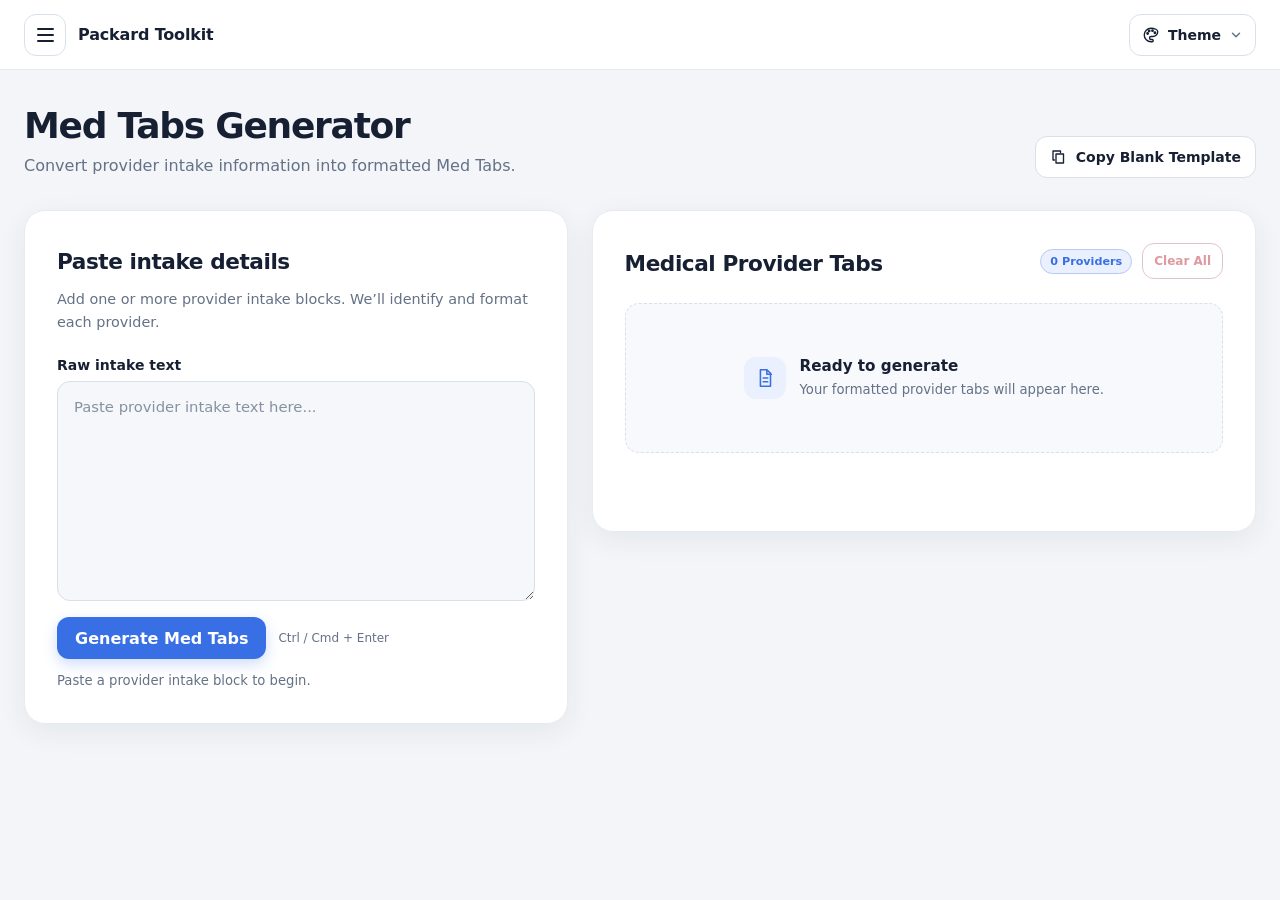
==== commit a86fa1c2: "Removed eyebrows" ====
--- a/index.html
+++ b/index.html
@@ -55,7 +55,6 @@
     <main class="app-shell">
       <section class="page-intro" aria-labelledby="generator-title">
         <div class="page-intro-copy">
-          <p class="eyebrow">Medical records</p>
           <h1 id="generator-title">Med Tabs Generator</h1>
           <p class="page-subtitle">Convert provider intake information into formatted Med Tabs.</p>
         </div>
@@ -69,7 +68,6 @@
         <section class="panel input-panel" aria-labelledby="input-title">
           <div class="panel-heading">
             <div>
-              <p class="section-label">Provider intake</p>
               <h2 id="input-title">Paste intake details</h2>
             </div>
             <p class="panel-copy">Add one or more provider intake blocks. We’ll identify and format each provider.</p>
@@ -89,7 +87,6 @@
         <section class="panel output-panel" aria-labelledby="results-title">
           <div class="output-header">
             <div class="output-title">
-              <p class="section-label">Generated output</p>
               <h2 id="results-title">Medical Provider Tabs</h2>
             </div>
             <div class="output-header-actions">
